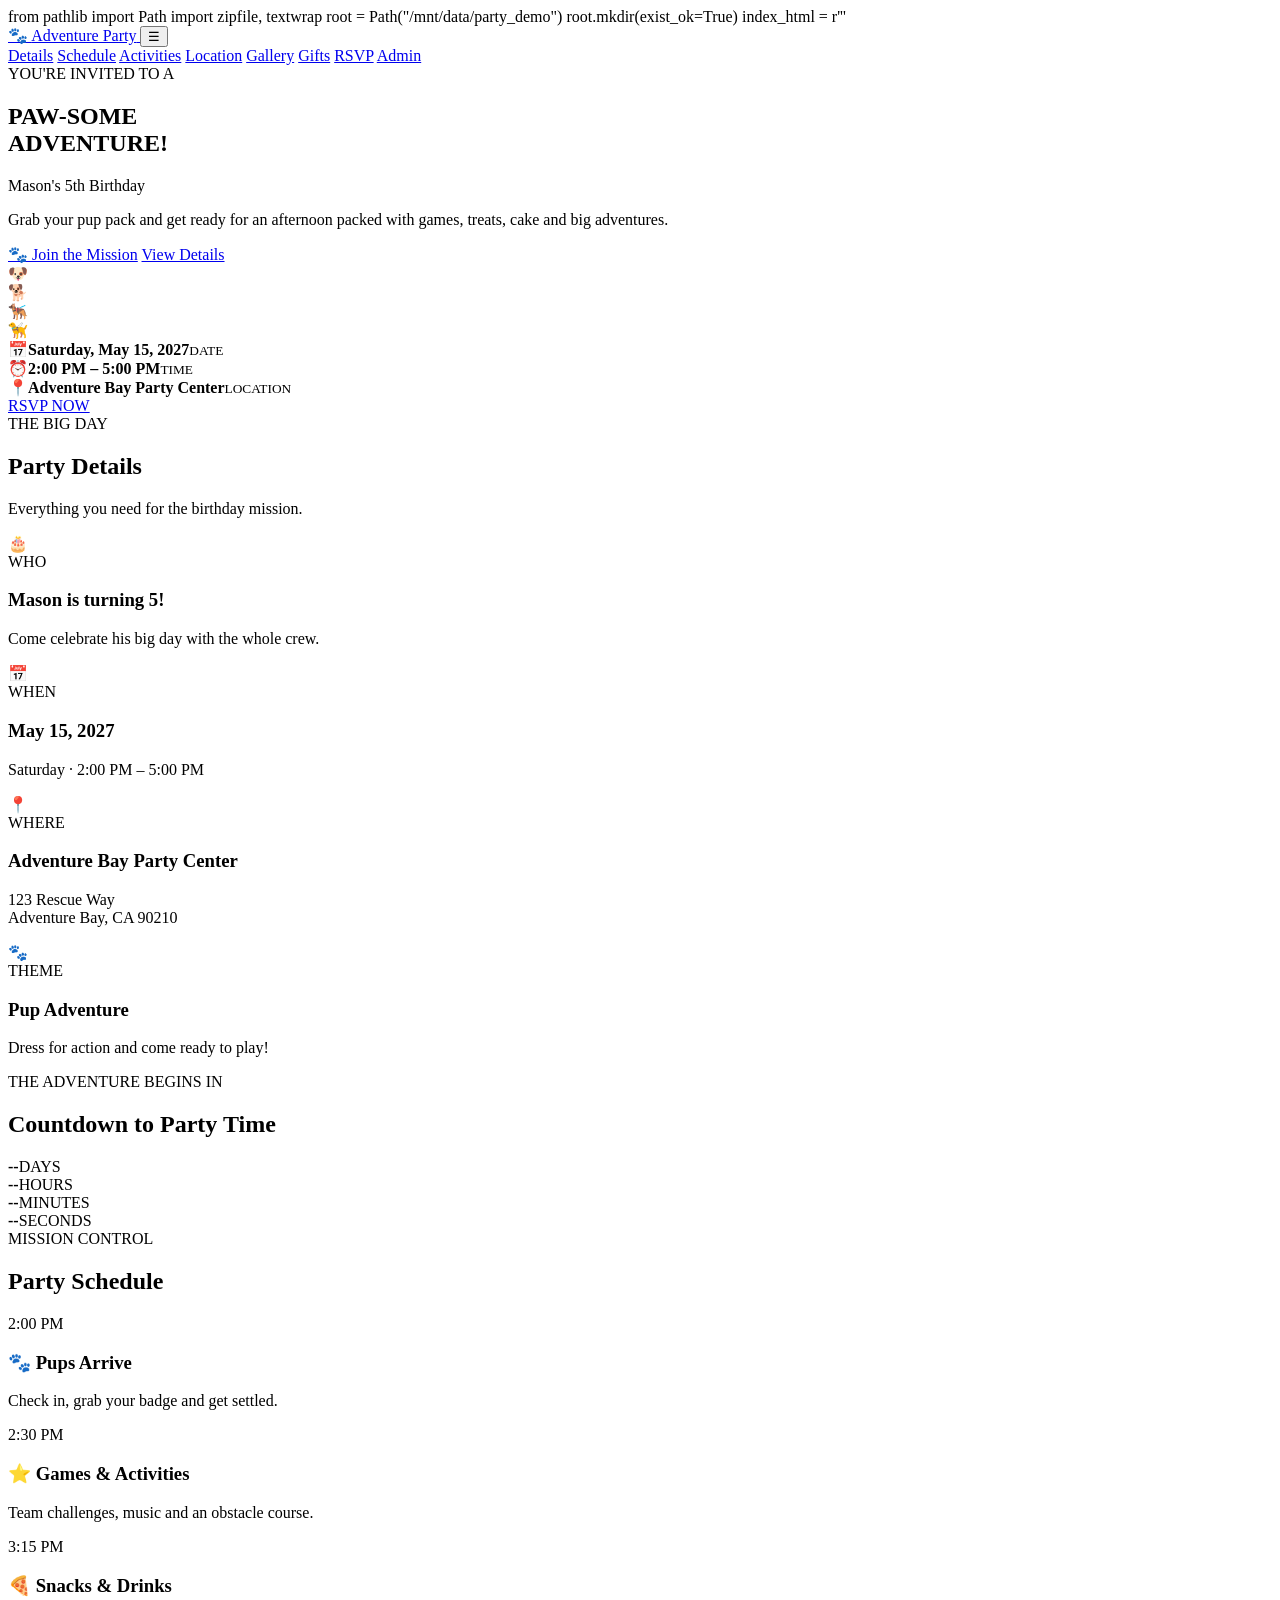
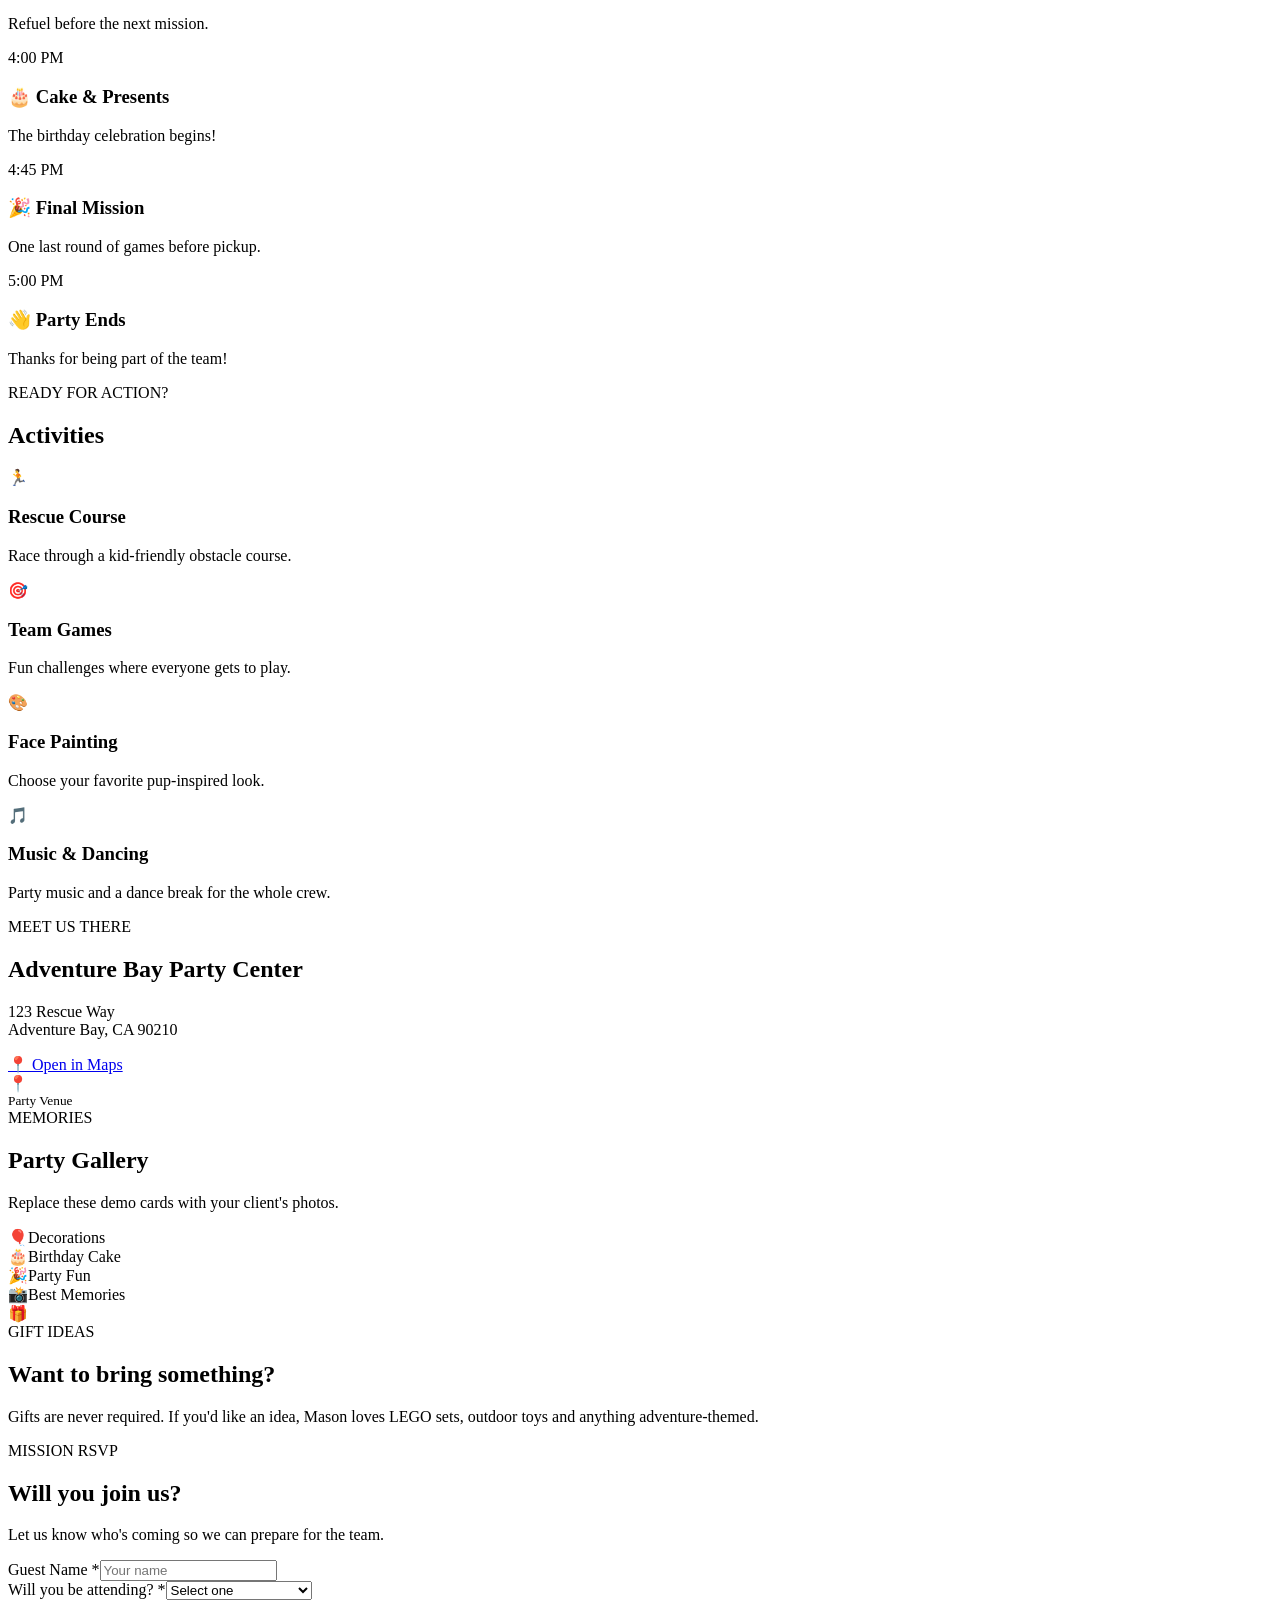
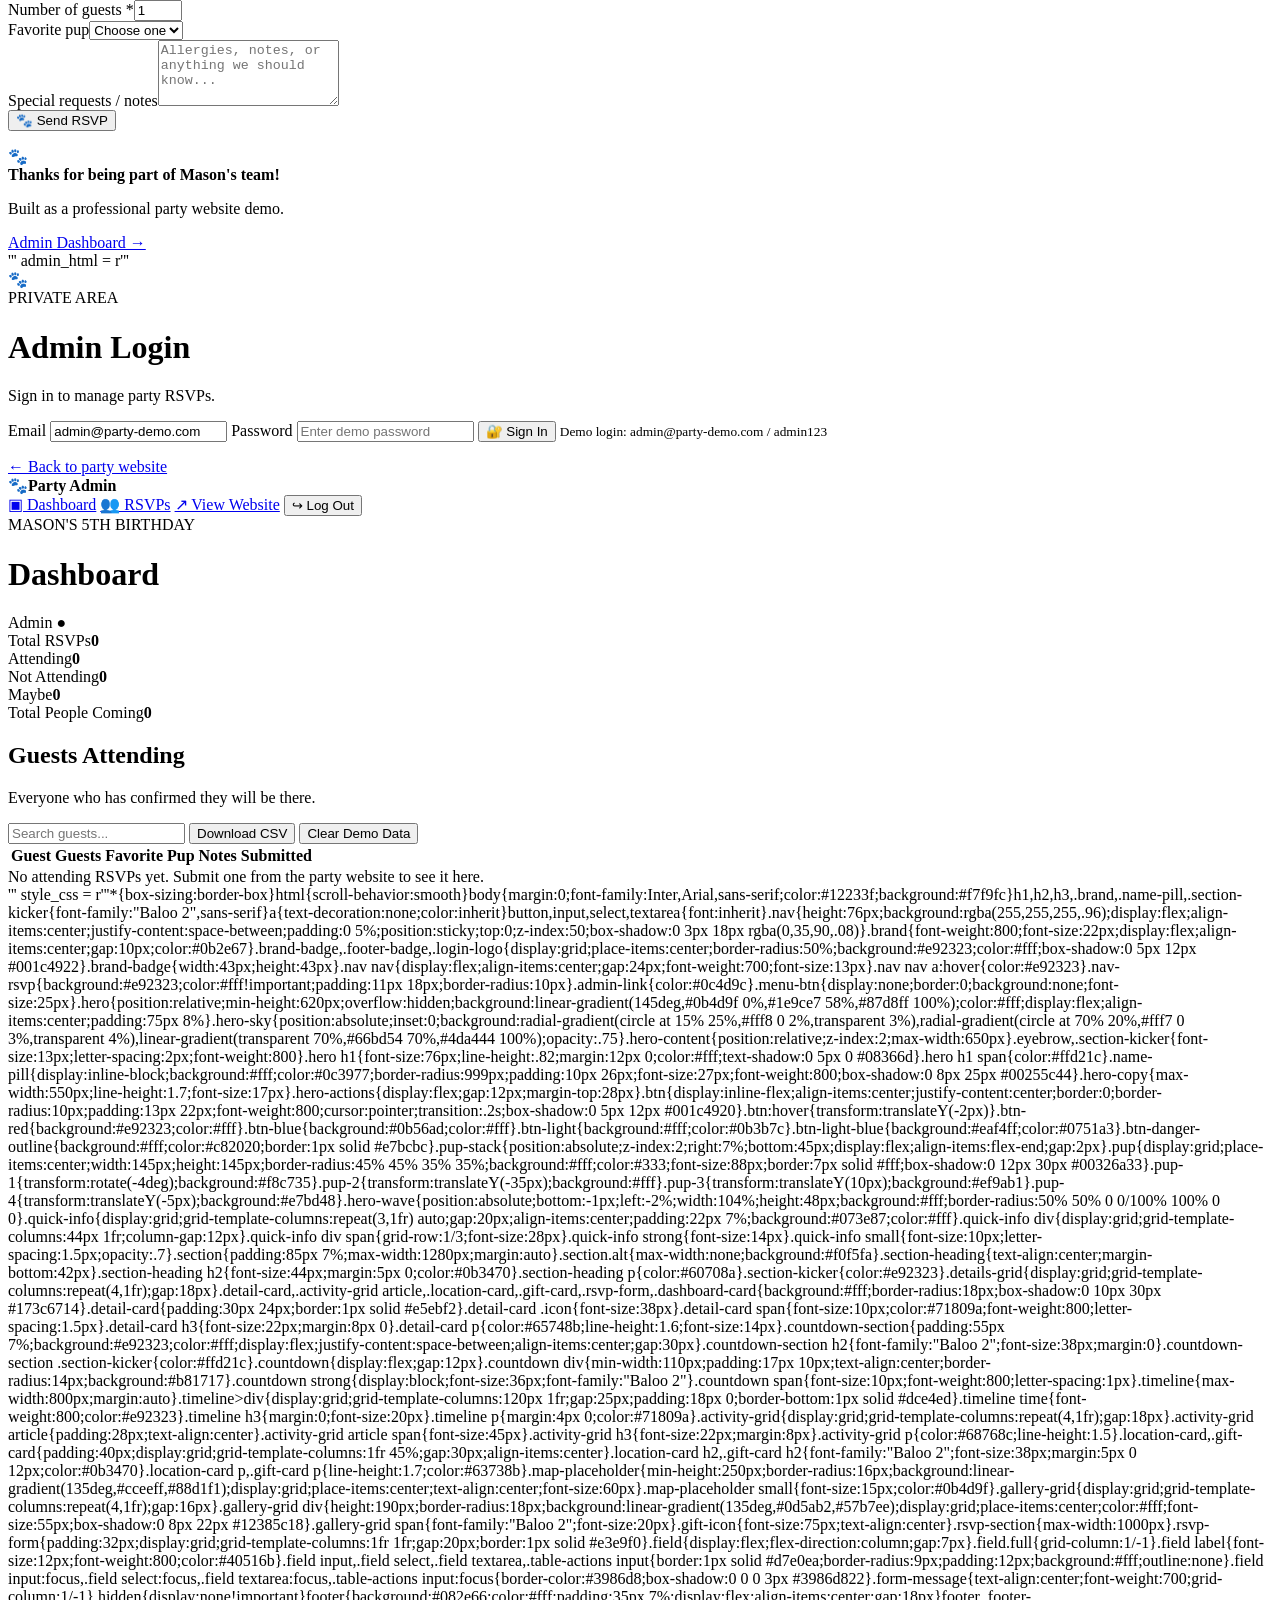
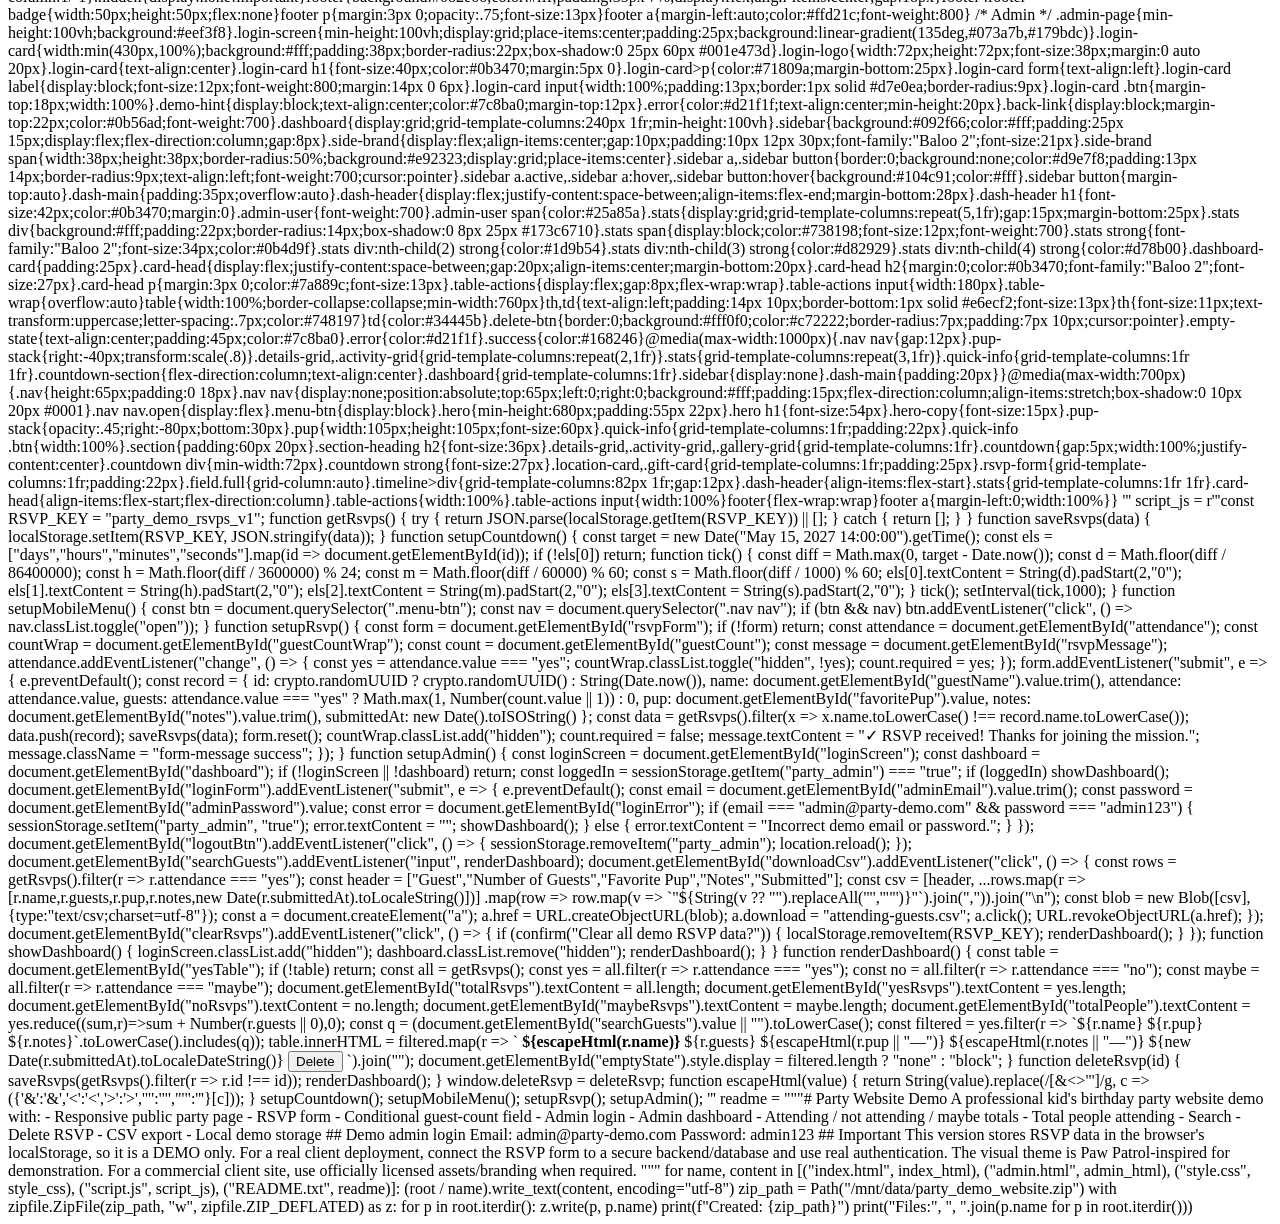
==== index.html @ 93f1c707 "Update print statement from 'Hello' to 'Goodbye'" ====
from pathlib import Path
import zipfile, textwrap

root = Path("/mnt/data/party_demo")
root.mkdir(exist_ok=True)

index_html = r'''<!DOCTYPE html>
<html lang="en">
<head>
  <meta charset="UTF-8">
  <meta name="viewport" content="width=device-width, initial-scale=1.0">
  <title>Mason's 5th Birthday | Adventure Party</title>
  <meta name="description" content="A polished kid's birthday party RSVP demo website.">
  <link rel="preconnect" href="https://fonts.googleapis.com">
  <link rel="preconnect" href="https://fonts.gstatic.com" crossorigin>
  <link href="https://fonts.googleapis.com/css2?family=Baloo+2:wght@500;600;700;800&family=Inter:wght@400;500;600;700&display=swap" rel="stylesheet">
  <link rel="stylesheet" href="style.css">
</head>
<body>
  <header class="nav">
    <a class="brand" href="#home" aria-label="Party home">
      <span class="brand-badge">🐾</span>
      <span>Adventure Party</span>
    </a>
    <button class="menu-btn" aria-label="Open menu">☰</button>
    <nav>
      <a href="#details">Details</a>
      <a href="#schedule">Schedule</a>
      <a href="#activities">Activities</a>
      <a href="#location">Location</a>
      <a href="#gallery">Gallery</a>
      <a href="#gifts">Gifts</a>
      <a href="#rsvp" class="nav-rsvp">RSVP</a>
      <a href="admin.html" class="admin-link">Admin</a>
    </nav>
  </header>

  <main>
    <section id="home" class="hero">
      <div class="hero-sky"></div>
      <div class="hero-content">
        <div class="eyebrow">YOU'RE INVITED TO A</div>
        <h1>PAW-SOME<br><span>ADVENTURE!</span></h1>
        <div class="name-pill">Mason's 5th Birthday</div>
        <p class="hero-copy">Grab your pup pack and get ready for an afternoon packed with games, treats, cake and big adventures.</p>
        <div class="hero-actions">
          <a href="#rsvp" class="btn btn-red">🐾 Join the Mission</a>
          <a href="#details" class="btn btn-light">View Details</a>
        </div>
      </div>
      <div class="pup-stack" aria-hidden="true">
        <div class="pup pup-1">🐶</div>
        <div class="pup pup-2">🐕</div>
        <div class="pup pup-3">🐕‍🦺</div>
        <div class="pup pup-4">🦮</div>
      </div>
      <div class="hero-wave"></div>
    </section>

    <section class="quick-info">
      <div><span>📅</span><strong>Saturday, May 15, 2027</strong><small>DATE</small></div>
      <div><span>⏰</span><strong>2:00 PM – 5:00 PM</strong><small>TIME</small></div>
      <div><span>📍</span><strong>Adventure Bay Party Center</strong><small>LOCATION</small></div>
      <a href="#rsvp" class="btn btn-red">RSVP NOW</a>
    </section>

    <section id="details" class="section">
      <div class="section-heading">
        <span class="section-kicker">THE BIG DAY</span>
        <h2>Party Details</h2>
        <p>Everything you need for the birthday mission.</p>
      </div>
      <div class="details-grid">
        <article class="detail-card"><div class="icon">🎂</div><span>WHO</span><h3>Mason is turning 5!</h3><p>Come celebrate his big day with the whole crew.</p></article>
        <article class="detail-card"><div class="icon">📅</div><span>WHEN</span><h3>May 15, 2027</h3><p>Saturday · 2:00 PM – 5:00 PM</p></article>
        <article class="detail-card"><div class="icon">📍</div><span>WHERE</span><h3>Adventure Bay Party Center</h3><p>123 Rescue Way<br>Adventure Bay, CA 90210</p></article>
        <article class="detail-card"><div class="icon">🐾</div><span>THEME</span><h3>Pup Adventure</h3><p>Dress for action and come ready to play!</p></article>
      </div>
    </section>

    <section class="countdown-section">
      <div>
        <span class="section-kicker">THE ADVENTURE BEGINS IN</span>
        <h2>Countdown to Party Time</h2>
      </div>
      <div id="countdown" class="countdown">
        <div><strong id="days">--</strong><span>DAYS</span></div>
        <div><strong id="hours">--</strong><span>HOURS</span></div>
        <div><strong id="minutes">--</strong><span>MINUTES</span></div>
        <div><strong id="seconds">--</strong><span>SECONDS</span></div>
      </div>
    </section>

    <section id="schedule" class="section alt">
      <div class="section-heading">
        <span class="section-kicker">MISSION CONTROL</span>
        <h2>Party Schedule</h2>
      </div>
      <div class="timeline">
        <div><time>2:00 PM</time><div><h3>🐾 Pups Arrive</h3><p>Check in, grab your badge and get settled.</p></div></div>
        <div><time>2:30 PM</time><div><h3>⭐ Games & Activities</h3><p>Team challenges, music and an obstacle course.</p></div></div>
        <div><time>3:15 PM</time><div><h3>🍕 Snacks & Drinks</h3><p>Refuel before the next mission.</p></div></div>
        <div><time>4:00 PM</time><div><h3>🎂 Cake & Presents</h3><p>The birthday celebration begins!</p></div></div>
        <div><time>4:45 PM</time><div><h3>🎉 Final Mission</h3><p>One last round of games before pickup.</p></div></div>
        <div><time>5:00 PM</time><div><h3>👋 Party Ends</h3><p>Thanks for being part of the team!</p></div></div>
      </div>
    </section>

    <section id="activities" class="section">
      <div class="section-heading">
        <span class="section-kicker">READY FOR ACTION?</span>
        <h2>Activities</h2>
      </div>
      <div class="activity-grid">
        <article><span>🏃</span><h3>Rescue Course</h3><p>Race through a kid-friendly obstacle course.</p></article>
        <article><span>🎯</span><h3>Team Games</h3><p>Fun challenges where everyone gets to play.</p></article>
        <article><span>🎨</span><h3>Face Painting</h3><p>Choose your favorite pup-inspired look.</p></article>
        <article><span>🎵</span><h3>Music & Dancing</h3><p>Party music and a dance break for the whole crew.</p></article>
      </div>
    </section>

    <section id="location" class="section alt">
      <div class="location-card">
        <div>
          <span class="section-kicker">MEET US THERE</span>
          <h2>Adventure Bay Party Center</h2>
          <p>123 Rescue Way<br>Adventure Bay, CA 90210</p>
          <a class="btn btn-blue" href="https://www.google.com/maps/search/?api=1&query=123+Rescue+Way+Adventure+Bay+CA+90210" target="_blank" rel="noopener">📍 Open in Maps</a>
        </div>
        <div class="map-placeholder">📍<br><small>Party Venue</small></div>
      </div>
    </section>

    <section id="gallery" class="section">
      <div class="section-heading">
        <span class="section-kicker">MEMORIES</span>
        <h2>Party Gallery</h2>
        <p>Replace these demo cards with your client's photos.</p>
      </div>
      <div class="gallery-grid">
        <div>🎈<span>Decorations</span></div><div>🎂<span>Birthday Cake</span></div>
        <div>🎉<span>Party Fun</span></div><div>📸<span>Best Memories</span></div>
      </div>
    </section>

    <section id="gifts" class="section alt">
      <div class="gift-card">
        <div class="gift-icon">🎁</div>
        <div><span class="section-kicker">GIFT IDEAS</span><h2>Want to bring something?</h2><p>Gifts are never required. If you'd like an idea, Mason loves LEGO sets, outdoor toys and anything adventure-themed.</p></div>
      </div>
    </section>

    <section id="rsvp" class="section rsvp-section">
      <div class="section-heading">
        <span class="section-kicker">MISSION RSVP</span>
        <h2>Will you join us?</h2>
        <p>Let us know who's coming so we can prepare for the team.</p>
      </div>
      <form id="rsvpForm" class="rsvp-form">
        <div class="field"><label for="guestName">Guest Name *</label><input id="guestName" required placeholder="Your name"></div>
        <div class="field"><label for="attendance">Will you be attending? *</label><select id="attendance" required><option value="">Select one</option><option value="yes">Yes, I'll be there!</option><option value="no">Sorry, I can't make it.</option><option value="maybe">Maybe</option></select></div>
        <div class="field hidden" id="guestCountWrap"><label for="guestCount">Number of guests *</label><input id="guestCount" type="number" min="1" max="20" value="1"></div>
        <div class="field"><label for="favoritePup">Favorite pup</label><select id="favoritePup"><option value="">Choose one</option><option>Chase</option><option>Marshall</option><option>Skye</option><option>Rubble</option><option>Rocky</option><option>Zuma</option></select></div>
        <div class="field full"><label for="notes">Special requests / notes</label><textarea id="notes" rows="4" placeholder="Allergies, notes, or anything we should know..."></textarea></div>
        <button class="btn btn-red full" type="submit">🐾 Send RSVP</button>
        <p id="rsvpMessage" class="form-message" role="status"></p>
      </form>
    </section>
  </main>

  <footer>
    <div class="footer-badge">🐾</div>
    <div><strong>Thanks for being part of Mason's team!</strong><p>Built as a professional party website demo.</p></div>
    <a href="admin.html">Admin Dashboard →</a>
  </footer>

  <script src="script.js"></script>
</body>
</html>
'''

admin_html = r'''<!DOCTYPE html>
<html lang="en">
<head>
  <meta charset="UTF-8">
  <meta name="viewport" content="width=device-width, initial-scale=1.0">
  <title>Admin Dashboard | Adventure Party</title>
  <link rel="preconnect" href="https://fonts.googleapis.com">
  <link rel="preconnect" href="https://fonts.gstatic.com" crossorigin>
  <link href="https://fonts.googleapis.com/css2?family=Baloo+2:wght@500;600;700;800&family=Inter:wght@400;500;600;700&display=swap" rel="stylesheet">
  <link rel="stylesheet" href="style.css">
</head>
<body class="admin-page">
  <div id="loginScreen" class="login-screen">
    <div class="login-card">
      <div class="login-logo">🐾</div>
      <span class="section-kicker">PRIVATE AREA</span>
      <h1>Admin Login</h1>
      <p>Sign in to manage party RSVPs.</p>
      <form id="loginForm">
        <label>Email</label>
        <input id="adminEmail" type="email" value="admin@party-demo.com" required>
        <label>Password</label>
        <input id="adminPassword" type="password" placeholder="Enter demo password" required>
        <button class="btn btn-blue full" type="submit">🔐 Sign In</button>
        <small class="demo-hint">Demo login: admin@party-demo.com / admin123</small>
        <p id="loginError" class="error"></p>
      </form>
      <a class="back-link" href="index.html">← Back to party website</a>
    </div>
  </div>

  <div id="dashboard" class="dashboard hidden">
    <aside class="sidebar">
      <div class="side-brand"><span>🐾</span><strong>Party Admin</strong></div>
      <a class="active" href="#dashboardTop">▣ Dashboard</a>
      <a href="#guestTable">👥 RSVPs</a>
      <a href="index.html">↗ View Website</a>
      <button id="logoutBtn">↪ Log Out</button>
    </aside>
    <main class="dash-main">
      <header class="dash-header">
        <div><span class="section-kicker">MASON'S 5TH BIRTHDAY</span><h1 id="dashboardTop">Dashboard</h1></div>
        <div class="admin-user">Admin <span>●</span></div>
      </header>

      <section class="stats">
        <div><span>Total RSVPs</span><strong id="totalRsvps">0</strong></div>
        <div><span>Attending</span><strong id="yesRsvps">0</strong></div>
        <div><span>Not Attending</span><strong id="noRsvps">0</strong></div>
        <div><span>Maybe</span><strong id="maybeRsvps">0</strong></div>
        <div><span>Total People Coming</span><strong id="totalPeople">0</strong></div>
      </section>

      <section class="dashboard-card" id="guestTable">
        <div class="card-head">
          <div><h2>Guests Attending</h2><p>Everyone who has confirmed they will be there.</p></div>
          <div class="table-actions">
            <input id="searchGuests" placeholder="Search guests...">
            <button id="downloadCsv" class="btn btn-light-blue">Download CSV</button>
            <button id="clearRsvps" class="btn btn-danger-outline">Clear Demo Data</button>
          </div>
        </div>
        <div class="table-wrap">
          <table>
            <thead><tr><th>Guest</th><th>Guests</th><th>Favorite Pup</th><th>Notes</th><th>Submitted</th><th></th></tr></thead>
            <tbody id="yesTable"></tbody>
          </table>
          <div id="emptyState" class="empty-state">No attending RSVPs yet. Submit one from the party website to see it here.</div>
        </div>
      </section>
    </main>
  </div>
  <script src="script.js"></script>
</body>
</html>
'''

style_css = r'''*{box-sizing:border-box}html{scroll-behavior:smooth}body{margin:0;font-family:Inter,Arial,sans-serif;color:#12233f;background:#f7f9fc}h1,h2,h3,.brand,.name-pill,.section-kicker{font-family:"Baloo 2",sans-serif}a{text-decoration:none;color:inherit}button,input,select,textarea{font:inherit}.nav{height:76px;background:rgba(255,255,255,.96);display:flex;align-items:center;justify-content:space-between;padding:0 5%;position:sticky;top:0;z-index:50;box-shadow:0 3px 18px rgba(0,35,90,.08)}.brand{font-weight:800;font-size:22px;display:flex;align-items:center;gap:10px;color:#0b2e67}.brand-badge,.footer-badge,.login-logo{display:grid;place-items:center;border-radius:50%;background:#e92323;color:#fff;box-shadow:0 5px 12px #001c4922}.brand-badge{width:43px;height:43px}.nav nav{display:flex;align-items:center;gap:24px;font-weight:700;font-size:13px}.nav nav a:hover{color:#e92323}.nav-rsvp{background:#e92323;color:#fff!important;padding:11px 18px;border-radius:10px}.admin-link{color:#0c4d9c}.menu-btn{display:none;border:0;background:none;font-size:25px}.hero{position:relative;min-height:620px;overflow:hidden;background:linear-gradient(145deg,#0b4d9f 0%,#1e9ce7 58%,#87d8ff 100%);color:#fff;display:flex;align-items:center;padding:75px 8%}.hero-sky{position:absolute;inset:0;background:radial-gradient(circle at 15% 25%,#fff8 0 2%,transparent 3%),radial-gradient(circle at 70% 20%,#fff7 0 3%,transparent 4%),linear-gradient(transparent 70%,#66bd54 70%,#4da444 100%);opacity:.75}.hero-content{position:relative;z-index:2;max-width:650px}.eyebrow,.section-kicker{font-size:13px;letter-spacing:2px;font-weight:800}.hero h1{font-size:76px;line-height:.82;margin:12px 0;color:#fff;text-shadow:0 5px 0 #08366d}.hero h1 span{color:#ffd21c}.name-pill{display:inline-block;background:#fff;color:#0c3977;border-radius:999px;padding:10px 26px;font-size:27px;font-weight:800;box-shadow:0 8px 25px #00255c44}.hero-copy{max-width:550px;line-height:1.7;font-size:17px}.hero-actions{display:flex;gap:12px;margin-top:28px}.btn{display:inline-flex;align-items:center;justify-content:center;border:0;border-radius:10px;padding:13px 22px;font-weight:800;cursor:pointer;transition:.2s;box-shadow:0 5px 12px #001c4920}.btn:hover{transform:translateY(-2px)}.btn-red{background:#e92323;color:#fff}.btn-blue{background:#0b56ad;color:#fff}.btn-light{background:#fff;color:#0b3b7c}.btn-light-blue{background:#eaf4ff;color:#0751a3}.btn-danger-outline{background:#fff;color:#c82020;border:1px solid #e7bcbc}.pup-stack{position:absolute;z-index:2;right:7%;bottom:45px;display:flex;align-items:flex-end;gap:2px}.pup{display:grid;place-items:center;width:145px;height:145px;border-radius:45% 45% 35% 35%;background:#fff;color:#333;font-size:88px;border:7px solid #fff;box-shadow:0 12px 30px #00326a33}.pup-1{transform:rotate(-4deg);background:#f8c735}.pup-2{transform:translateY(-35px);background:#fff}.pup-3{transform:translateY(10px);background:#ef9ab1}.pup-4{transform:translateY(-5px);background:#e7bd48}.hero-wave{position:absolute;bottom:-1px;left:-2%;width:104%;height:48px;background:#fff;border-radius:50% 50% 0 0/100% 100% 0 0}.quick-info{display:grid;grid-template-columns:repeat(3,1fr) auto;gap:20px;align-items:center;padding:22px 7%;background:#073e87;color:#fff}.quick-info div{display:grid;grid-template-columns:44px 1fr;column-gap:12px}.quick-info div span{grid-row:1/3;font-size:28px}.quick-info strong{font-size:14px}.quick-info small{font-size:10px;letter-spacing:1.5px;opacity:.7}.section{padding:85px 7%;max-width:1280px;margin:auto}.section.alt{max-width:none;background:#f0f5fa}.section-heading{text-align:center;margin-bottom:42px}.section-heading h2{font-size:44px;margin:5px 0;color:#0b3470}.section-heading p{color:#60708a}.section-kicker{color:#e92323}.details-grid{display:grid;grid-template-columns:repeat(4,1fr);gap:18px}.detail-card,.activity-grid article,.location-card,.gift-card,.rsvp-form,.dashboard-card{background:#fff;border-radius:18px;box-shadow:0 10px 30px #173c6714}.detail-card{padding:30px 24px;border:1px solid #e5ebf2}.detail-card .icon{font-size:38px}.detail-card span{font-size:10px;color:#71809a;font-weight:800;letter-spacing:1.5px}.detail-card h3{font-size:22px;margin:8px 0}.detail-card p{color:#65748b;line-height:1.6;font-size:14px}.countdown-section{padding:55px 7%;background:#e92323;color:#fff;display:flex;justify-content:space-between;align-items:center;gap:30px}.countdown-section h2{font-family:"Baloo 2";font-size:38px;margin:0}.countdown-section .section-kicker{color:#ffd21c}.countdown{display:flex;gap:12px}.countdown div{min-width:110px;padding:17px 10px;text-align:center;border-radius:14px;background:#b81717}.countdown strong{display:block;font-size:36px;font-family:"Baloo 2"}.countdown span{font-size:10px;font-weight:800;letter-spacing:1px}.timeline{max-width:800px;margin:auto}.timeline>div{display:grid;grid-template-columns:120px 1fr;gap:25px;padding:18px 0;border-bottom:1px solid #dce4ed}.timeline time{font-weight:800;color:#e92323}.timeline h3{margin:0;font-size:20px}.timeline p{margin:4px 0;color:#71809a}.activity-grid{display:grid;grid-template-columns:repeat(4,1fr);gap:18px}.activity-grid article{padding:28px;text-align:center}.activity-grid article span{font-size:45px}.activity-grid h3{font-size:22px;margin:8px}.activity-grid p{color:#68768c;line-height:1.5}.location-card,.gift-card{padding:40px;display:grid;grid-template-columns:1fr 45%;gap:30px;align-items:center}.location-card h2,.gift-card h2{font-family:"Baloo 2";font-size:38px;margin:5px 0 12px;color:#0b3470}.location-card p,.gift-card p{line-height:1.7;color:#63738b}.map-placeholder{min-height:250px;border-radius:16px;background:linear-gradient(135deg,#cceeff,#88d1f1);display:grid;place-items:center;text-align:center;font-size:60px}.map-placeholder small{font-size:15px;color:#0b4d9f}.gallery-grid{display:grid;grid-template-columns:repeat(4,1fr);gap:16px}.gallery-grid div{height:190px;border-radius:18px;background:linear-gradient(135deg,#0d5ab2,#57b7ee);display:grid;place-items:center;color:#fff;font-size:55px;box-shadow:0 8px 22px #12385c18}.gallery-grid span{font-family:"Baloo 2";font-size:20px}.gift-icon{font-size:75px;text-align:center}.rsvp-section{max-width:1000px}.rsvp-form{padding:32px;display:grid;grid-template-columns:1fr 1fr;gap:20px;border:1px solid #e3e9f0}.field{display:flex;flex-direction:column;gap:7px}.field.full{grid-column:1/-1}.field label{font-size:12px;font-weight:800;color:#40516b}.field input,.field select,.field textarea,.table-actions input{border:1px solid #d7e0ea;border-radius:9px;padding:12px;background:#fff;outline:none}.field input:focus,.field select:focus,.field textarea:focus,.table-actions input:focus{border-color:#3986d8;box-shadow:0 0 0 3px #3986d822}.form-message{text-align:center;font-weight:700;grid-column:1/-1}.hidden{display:none!important}footer{background:#082e66;color:#fff;padding:35px 7%;display:flex;align-items:center;gap:18px}footer .footer-badge{width:50px;height:50px;flex:none}footer p{margin:3px 0;opacity:.75;font-size:13px}footer a{margin-left:auto;color:#ffd21c;font-weight:800}

/* Admin */
.admin-page{min-height:100vh;background:#eef3f8}.login-screen{min-height:100vh;display:grid;place-items:center;padding:25px;background:linear-gradient(135deg,#073a7b,#179bdc)}.login-card{width:min(430px,100%);background:#fff;padding:38px;border-radius:22px;box-shadow:0 25px 60px #001e473d}.login-logo{width:72px;height:72px;font-size:38px;margin:0 auto 20px}.login-card{text-align:center}.login-card h1{font-size:40px;color:#0b3470;margin:5px 0}.login-card>p{color:#71809a;margin-bottom:25px}.login-card form{text-align:left}.login-card label{display:block;font-size:12px;font-weight:800;margin:14px 0 6px}.login-card input{width:100%;padding:13px;border:1px solid #d7e0ea;border-radius:9px}.login-card .btn{margin-top:18px;width:100%}.demo-hint{display:block;text-align:center;color:#7c8ba0;margin-top:12px}.error{color:#d21f1f;text-align:center;min-height:20px}.back-link{display:block;margin-top:22px;color:#0b56ad;font-weight:700}.dashboard{display:grid;grid-template-columns:240px 1fr;min-height:100vh}.sidebar{background:#092f66;color:#fff;padding:25px 15px;display:flex;flex-direction:column;gap:8px}.side-brand{display:flex;align-items:center;gap:10px;padding:10px 12px 30px;font-family:"Baloo 2";font-size:21px}.side-brand span{width:38px;height:38px;border-radius:50%;background:#e92323;display:grid;place-items:center}.sidebar a,.sidebar button{border:0;background:none;color:#d9e7f8;padding:13px 14px;border-radius:9px;text-align:left;font-weight:700;cursor:pointer}.sidebar a.active,.sidebar a:hover,.sidebar button:hover{background:#104c91;color:#fff}.sidebar button{margin-top:auto}.dash-main{padding:35px;overflow:auto}.dash-header{display:flex;justify-content:space-between;align-items:flex-end;margin-bottom:28px}.dash-header h1{font-size:42px;color:#0b3470;margin:0}.admin-user{font-weight:700}.admin-user span{color:#25a85a}.stats{display:grid;grid-template-columns:repeat(5,1fr);gap:15px;margin-bottom:25px}.stats div{background:#fff;padding:22px;border-radius:14px;box-shadow:0 8px 25px #173c6710}.stats span{display:block;color:#738198;font-size:12px;font-weight:700}.stats strong{font-family:"Baloo 2";font-size:34px;color:#0b4d9f}.stats div:nth-child(2) strong{color:#1d9b54}.stats div:nth-child(3) strong{color:#d82929}.stats div:nth-child(4) strong{color:#d78b00}.dashboard-card{padding:25px}.card-head{display:flex;justify-content:space-between;gap:20px;align-items:center;margin-bottom:20px}.card-head h2{margin:0;color:#0b3470;font-family:"Baloo 2";font-size:27px}.card-head p{margin:3px 0;color:#7a889c;font-size:13px}.table-actions{display:flex;gap:8px;flex-wrap:wrap}.table-actions input{width:180px}.table-wrap{overflow:auto}table{width:100%;border-collapse:collapse;min-width:760px}th,td{text-align:left;padding:14px 10px;border-bottom:1px solid #e6ecf2;font-size:13px}th{font-size:11px;text-transform:uppercase;letter-spacing:.7px;color:#748197}td{color:#34445b}.delete-btn{border:0;background:#fff0f0;color:#c72222;border-radius:7px;padding:7px 10px;cursor:pointer}.empty-state{text-align:center;padding:45px;color:#7c8ba0}.error{color:#d21f1f}.success{color:#168246}@media(max-width:1000px){.nav nav{gap:12px}.pup-stack{right:-40px;transform:scale(.8)}.details-grid,.activity-grid{grid-template-columns:repeat(2,1fr)}.stats{grid-template-columns:repeat(3,1fr)}.quick-info{grid-template-columns:1fr 1fr}.countdown-section{flex-direction:column;text-align:center}.dashboard{grid-template-columns:1fr}.sidebar{display:none}.dash-main{padding:20px}}@media(max-width:700px){.nav{height:65px;padding:0 18px}.nav nav{display:none;position:absolute;top:65px;left:0;right:0;background:#fff;padding:15px;flex-direction:column;align-items:stretch;box-shadow:0 10px 20px #0001}.nav nav.open{display:flex}.menu-btn{display:block}.hero{min-height:680px;padding:55px 22px}.hero h1{font-size:54px}.hero-copy{font-size:15px}.pup-stack{opacity:.45;right:-80px;bottom:30px}.pup{width:105px;height:105px;font-size:60px}.quick-info{grid-template-columns:1fr;padding:22px}.quick-info .btn{width:100%}.section{padding:60px 20px}.section-heading h2{font-size:36px}.details-grid,.activity-grid,.gallery-grid{grid-template-columns:1fr}.countdown{gap:5px;width:100%;justify-content:center}.countdown div{min-width:72px}.countdown strong{font-size:27px}.location-card,.gift-card{grid-template-columns:1fr;padding:25px}.rsvp-form{grid-template-columns:1fr;padding:22px}.field.full{grid-column:auto}.timeline>div{grid-template-columns:82px 1fr;gap:12px}.dash-header{align-items:flex-start}.stats{grid-template-columns:1fr 1fr}.card-head{align-items:flex-start;flex-direction:column}.table-actions{width:100%}.table-actions input{width:100%}footer{flex-wrap:wrap}footer a{margin-left:0;width:100%}}
'''

script_js = r'''const RSVP_KEY = "party_demo_rsvps_v1";

function getRsvps() {
  try { return JSON.parse(localStorage.getItem(RSVP_KEY)) || []; }
  catch { return []; }
}
function saveRsvps(data) { localStorage.setItem(RSVP_KEY, JSON.stringify(data)); }

function setupCountdown() {
  const target = new Date("May 15, 2027 14:00:00").getTime();
  const els = ["days","hours","minutes","seconds"].map(id => document.getElementById(id));
  if (!els[0]) return;
  function tick() {
    const diff = Math.max(0, target - Date.now());
    const d = Math.floor(diff / 86400000);
    const h = Math.floor(diff / 3600000) % 24;
    const m = Math.floor(diff / 60000) % 60;
    const s = Math.floor(diff / 1000) % 60;
    els[0].textContent = String(d).padStart(2,"0");
    els[1].textContent = String(h).padStart(2,"0");
    els[2].textContent = String(m).padStart(2,"0");
    els[3].textContent = String(s).padStart(2,"0");
  }
  tick(); setInterval(tick,1000);
}

function setupMobileMenu() {
  const btn = document.querySelector(".menu-btn");
  const nav = document.querySelector(".nav nav");
  if (btn && nav) btn.addEventListener("click", () => nav.classList.toggle("open"));
}

function setupRsvp() {
  const form = document.getElementById("rsvpForm");
  if (!form) return;
  const attendance = document.getElementById("attendance");
  const countWrap = document.getElementById("guestCountWrap");
  const count = document.getElementById("guestCount");
  const message = document.getElementById("rsvpMessage");

  attendance.addEventListener("change", () => {
    const yes = attendance.value === "yes";
    countWrap.classList.toggle("hidden", !yes);
    count.required = yes;
  });

  form.addEventListener("submit", e => {
    e.preventDefault();
    const record = {
      id: crypto.randomUUID ? crypto.randomUUID() : String(Date.now()),
      name: document.getElementById("guestName").value.trim(),
      attendance: attendance.value,
      guests: attendance.value === "yes" ? Math.max(1, Number(count.value || 1)) : 0,
      pup: document.getElementById("favoritePup").value,
      notes: document.getElementById("notes").value.trim(),
      submittedAt: new Date().toISOString()
    };
    const data = getRsvps().filter(x => x.name.toLowerCase() !== record.name.toLowerCase());
    data.push(record);
    saveRsvps(data);
    form.reset();
    countWrap.classList.add("hidden");
    count.required = false;
    message.textContent = "✓ RSVP received! Thanks for joining the mission.";
    message.className = "form-message success";
  });
}

function setupAdmin() {
  const loginScreen = document.getElementById("loginScreen");
  const dashboard = document.getElementById("dashboard");
  if (!loginScreen || !dashboard) return;

  const loggedIn = sessionStorage.getItem("party_admin") === "true";
  if (loggedIn) showDashboard();

  document.getElementById("loginForm").addEventListener("submit", e => {
    e.preventDefault();
    const email = document.getElementById("adminEmail").value.trim();
    const password = document.getElementById("adminPassword").value;
    const error = document.getElementById("loginError");
    if (email === "admin@party-demo.com" && password === "admin123") {
      sessionStorage.setItem("party_admin", "true");
      error.textContent = "";
      showDashboard();
    } else {
      error.textContent = "Incorrect demo email or password.";
    }
  });

  document.getElementById("logoutBtn").addEventListener("click", () => {
    sessionStorage.removeItem("party_admin");
    location.reload();
  });

  document.getElementById("searchGuests").addEventListener("input", renderDashboard);

  document.getElementById("downloadCsv").addEventListener("click", () => {
    const rows = getRsvps().filter(r => r.attendance === "yes");
    const header = ["Guest","Number of Guests","Favorite Pup","Notes","Submitted"];
    const csv = [header, ...rows.map(r => [r.name,r.guests,r.pup,r.notes,new Date(r.submittedAt).toLocaleString()])]
      .map(row => row.map(v => `"${String(v ?? "").replaceAll('"','""')}"`).join(",")).join("\n");
    const blob = new Blob([csv], {type:"text/csv;charset=utf-8"});
    const a = document.createElement("a");
    a.href = URL.createObjectURL(blob);
    a.download = "attending-guests.csv";
    a.click();
    URL.revokeObjectURL(a.href);
  });

  document.getElementById("clearRsvps").addEventListener("click", () => {
    if (confirm("Clear all demo RSVP data?")) {
      localStorage.removeItem(RSVP_KEY);
      renderDashboard();
    }
  });

  function showDashboard() {
    loginScreen.classList.add("hidden");
    dashboard.classList.remove("hidden");
    renderDashboard();
  }
}

function renderDashboard() {
  const table = document.getElementById("yesTable");
  if (!table) return;
  const all = getRsvps();
  const yes = all.filter(r => r.attendance === "yes");
  const no = all.filter(r => r.attendance === "no");
  const maybe = all.filter(r => r.attendance === "maybe");
  document.getElementById("totalRsvps").textContent = all.length;
  document.getElementById("yesRsvps").textContent = yes.length;
  document.getElementById("noRsvps").textContent = no.length;
  document.getElementById("maybeRsvps").textContent = maybe.length;
  document.getElementById("totalPeople").textContent = yes.reduce((sum,r)=>sum + Number(r.guests || 0),0);

  const q = (document.getElementById("searchGuests").value || "").toLowerCase();
  const filtered = yes.filter(r => `${r.name} ${r.pup} ${r.notes}`.toLowerCase().includes(q));
  table.innerHTML = filtered.map(r => `
    <tr>
      <td><strong>${escapeHtml(r.name)}</strong></td>
      <td>${r.guests}</td>
      <td>${escapeHtml(r.pup || "—")}</td>
      <td>${escapeHtml(r.notes || "—")}</td>
      <td>${new Date(r.submittedAt).toLocaleDateString()}</td>
      <td><button class="delete-btn" onclick="deleteRsvp('${r.id}')">Delete</button></td>
    </tr>`).join("");
  document.getElementById("emptyState").style.display = filtered.length ? "none" : "block";
}

function deleteRsvp(id) {
  saveRsvps(getRsvps().filter(r => r.id !== id));
  renderDashboard();
}
window.deleteRsvp = deleteRsvp;

function escapeHtml(value) {
  return String(value).replace(/[&<>"']/g, c => ({'&':'&amp;','<':'&lt;','>':'&gt;','"':'&quot;',"'":'&#039;'}[c]));
}

setupCountdown();
setupMobileMenu();
setupRsvp();
setupAdmin();
'''

readme = """# Party Website Demo

A professional kid's birthday party website demo with:
- Responsive public party page
- RSVP form
- Conditional guest-count field
- Admin login
- Admin dashboard
- Attending / not attending / maybe totals
- Total people attending
- Search
- Delete RSVP
- CSV export
- Local demo storage

## Demo admin login
Email: admin@party-demo.com
Password: admin123

## Important
This version stores RSVP data in the browser's localStorage, so it is a DEMO only.
For a real client deployment, connect the RSVP form to a secure backend/database and use real authentication.

The visual theme is Paw Patrol-inspired for demonstration. For a commercial client site, use officially licensed assets/branding when required.
"""

for name, content in [("index.html", index_html), ("admin.html", admin_html), ("style.css", style_css), ("script.js", script_js), ("README.txt", readme)]:
    (root / name).write_text(content, encoding="utf-8")

zip_path = Path("/mnt/data/party_demo_website.zip")
with zipfile.ZipFile(zip_path, "w", zipfile.ZIP_DEFLATED) as z:
    for p in root.iterdir():
        z.write(p, p.name)

print(f"Created: {zip_path}")
print("Files:", ", ".join(p.name for p in root.iterdir()))
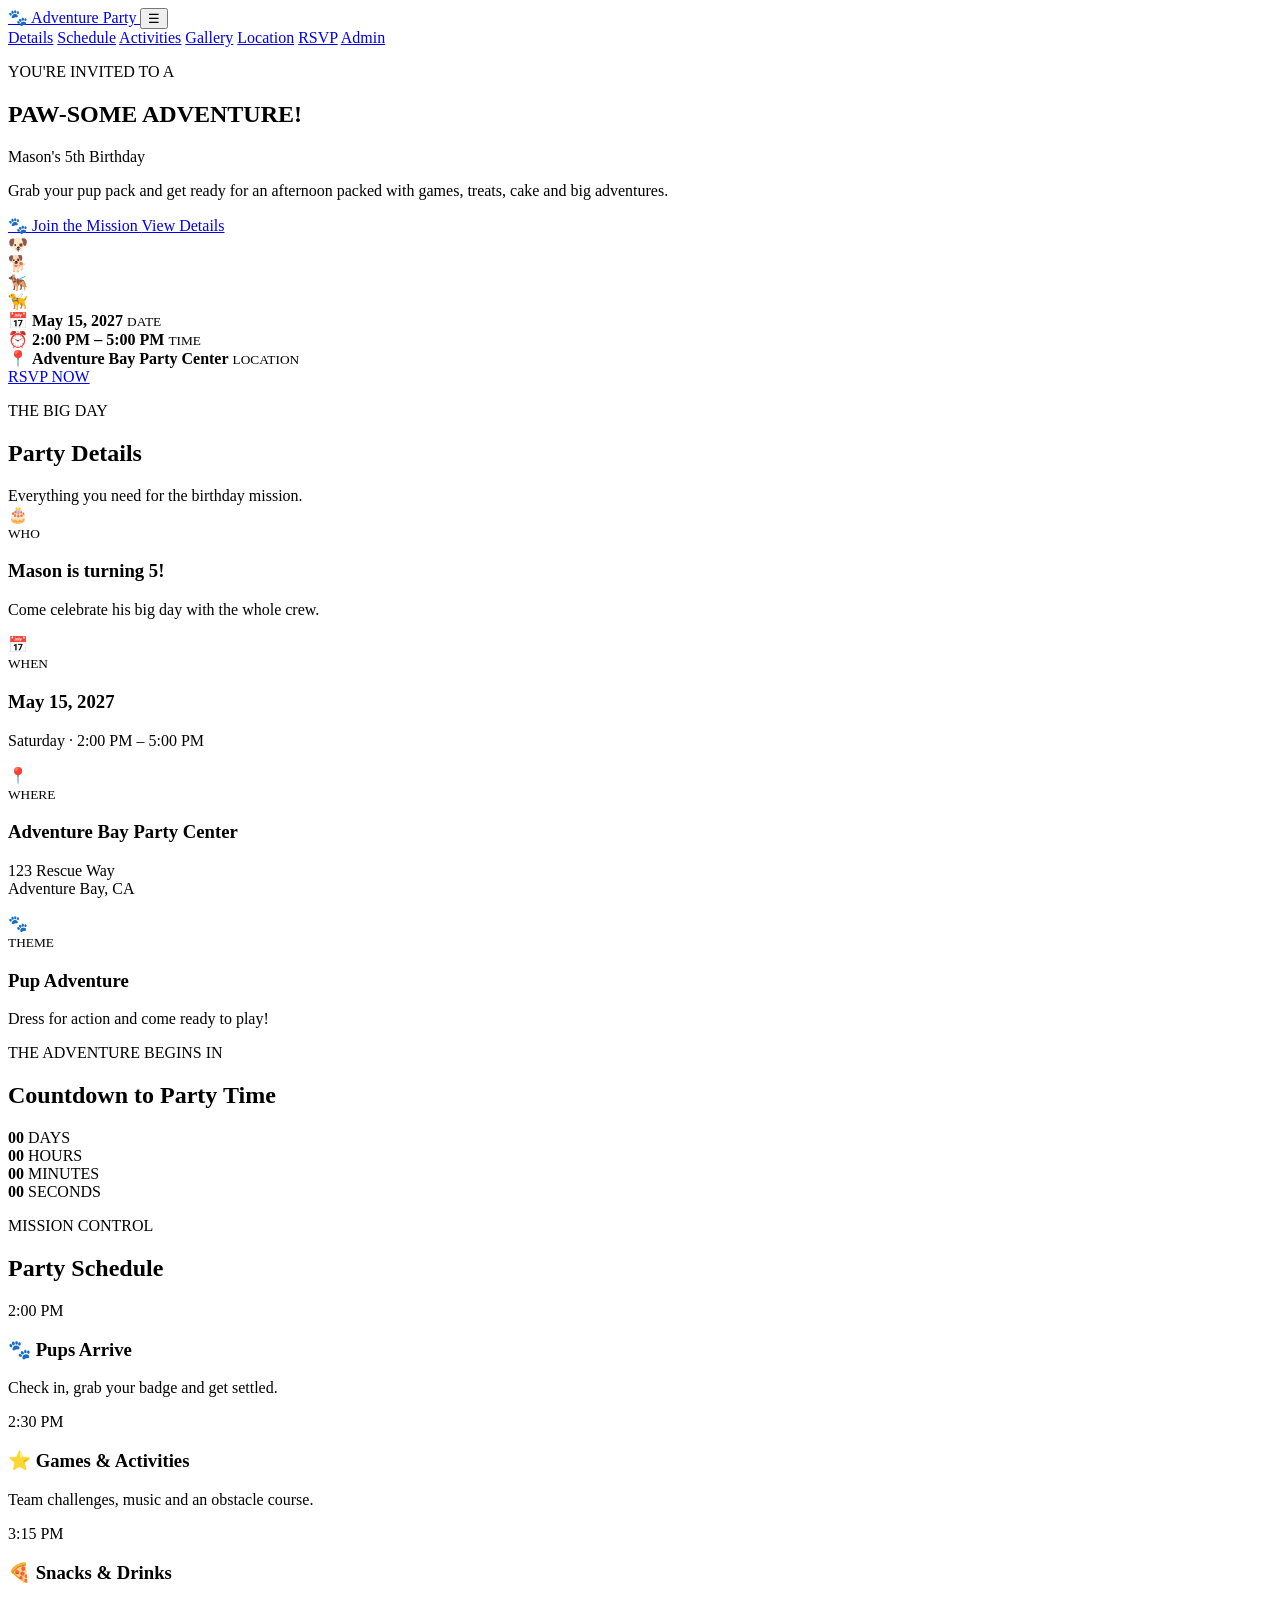
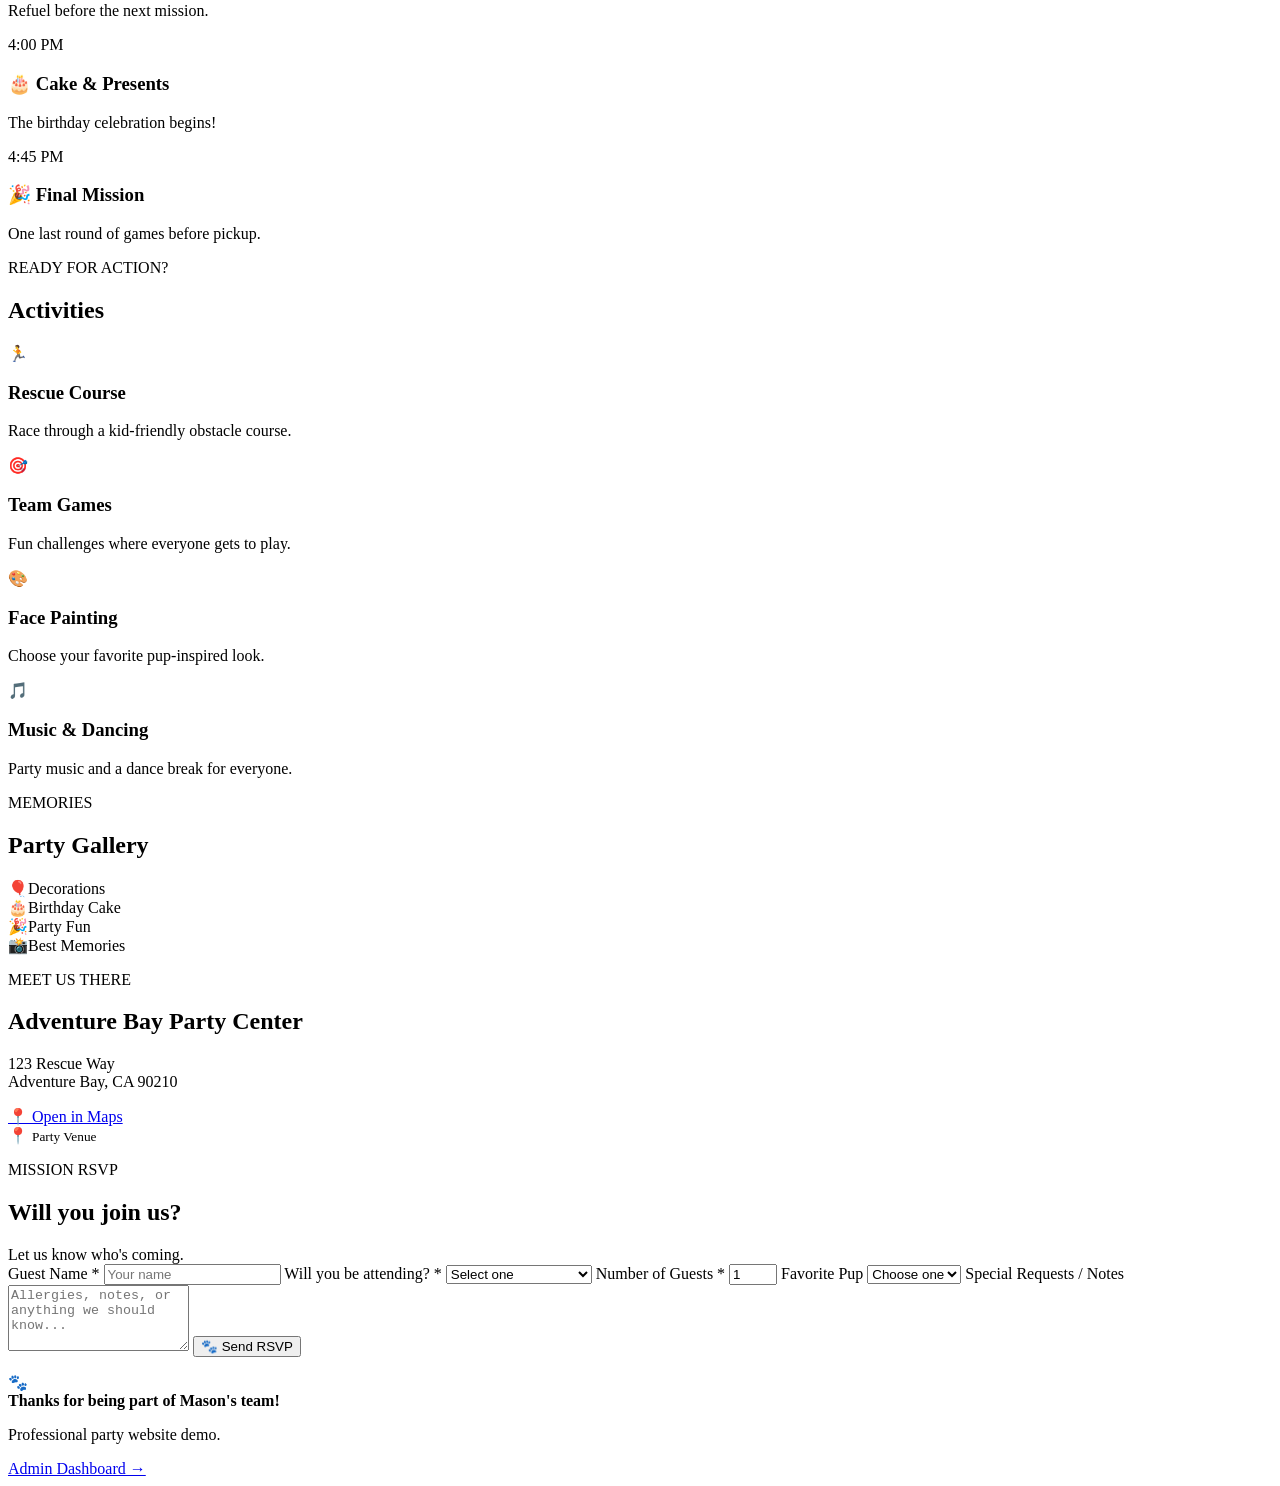
==== commit be341a71: "Add initial HTML for birthday party website Initial HTML structure for Mason's 5th birthday party we" ====
--- a/index.html
+++ b/index.html
@@ -1,467 +1,401 @@
-from pathlib import Path
-import zipfile, textwrap
-
-root = Path("/mnt/data/party_demo")
-root.mkdir(exist_ok=True)
-
-index_html = r'''<!DOCTYPE html>
+<!DOCTYPE html>
 <html lang="en">
 <head>
   <meta charset="UTF-8">
   <meta name="viewport" content="width=device-width, initial-scale=1.0">
   <title>Mason's 5th Birthday | Adventure Party</title>
-  <meta name="description" content="A polished kid's birthday party RSVP demo website.">
+
   <link rel="preconnect" href="https://fonts.googleapis.com">
   <link rel="preconnect" href="https://fonts.gstatic.com" crossorigin>
   <link href="https://fonts.googleapis.com/css2?family=Baloo+2:wght@500;600;700;800&family=Inter:wght@400;500;600;700&display=swap" rel="stylesheet">
+
   <link rel="stylesheet" href="style.css">
 </head>
+
 <body>
-  <header class="nav">
-    <a class="brand" href="#home" aria-label="Party home">
-      <span class="brand-badge">🐾</span>
-      <span>Adventure Party</span>
-    </a>
-    <button class="menu-btn" aria-label="Open menu">☰</button>
-    <nav>
-      <a href="#details">Details</a>
-      <a href="#schedule">Schedule</a>
-      <a href="#activities">Activities</a>
-      <a href="#location">Location</a>
-      <a href="#gallery">Gallery</a>
-      <a href="#gifts">Gifts</a>
-      <a href="#rsvp" class="nav-rsvp">RSVP</a>
-      <a href="admin.html" class="admin-link">Admin</a>
-    </nav>
-  </header>
-
-  <main>
-    <section id="home" class="hero">
-      <div class="hero-sky"></div>
-      <div class="hero-content">
-        <div class="eyebrow">YOU'RE INVITED TO A</div>
-        <h1>PAW-SOME<br><span>ADVENTURE!</span></h1>
-        <div class="name-pill">Mason's 5th Birthday</div>
-        <p class="hero-copy">Grab your pup pack and get ready for an afternoon packed with games, treats, cake and big adventures.</p>
-        <div class="hero-actions">
-          <a href="#rsvp" class="btn btn-red">🐾 Join the Mission</a>
-          <a href="#details" class="btn btn-light">View Details</a>
-        </div>
-      </div>
-      <div class="pup-stack" aria-hidden="true">
-        <div class="pup pup-1">🐶</div>
-        <div class="pup pup-2">🐕</div>
-        <div class="pup pup-3">🐕‍🦺</div>
-        <div class="pup pup-4">🦮</div>
-      </div>
-      <div class="hero-wave"></div>
-    </section>
-
-    <section class="quick-info">
-      <div><span>📅</span><strong>Saturday, May 15, 2027</strong><small>DATE</small></div>
-      <div><span>⏰</span><strong>2:00 PM – 5:00 PM</strong><small>TIME</small></div>
-      <div><span>📍</span><strong>Adventure Bay Party Center</strong><small>LOCATION</small></div>
-      <a href="#rsvp" class="btn btn-red">RSVP NOW</a>
-    </section>
-
-    <section id="details" class="section">
-      <div class="section-heading">
-        <span class="section-kicker">THE BIG DAY</span>
-        <h2>Party Details</h2>
-        <p>Everything you need for the birthday mission.</p>
-      </div>
-      <div class="details-grid">
-        <article class="detail-card"><div class="icon">🎂</div><span>WHO</span><h3>Mason is turning 5!</h3><p>Come celebrate his big day with the whole crew.</p></article>
-        <article class="detail-card"><div class="icon">📅</div><span>WHEN</span><h3>May 15, 2027</h3><p>Saturday · 2:00 PM – 5:00 PM</p></article>
-        <article class="detail-card"><div class="icon">📍</div><span>WHERE</span><h3>Adventure Bay Party Center</h3><p>123 Rescue Way<br>Adventure Bay, CA 90210</p></article>
-        <article class="detail-card"><div class="icon">🐾</div><span>THEME</span><h3>Pup Adventure</h3><p>Dress for action and come ready to play!</p></article>
-      </div>
-    </section>
-
-    <section class="countdown-section">
-      <div>
-        <span class="section-kicker">THE ADVENTURE BEGINS IN</span>
-        <h2>Countdown to Party Time</h2>
-      </div>
-      <div id="countdown" class="countdown">
-        <div><strong id="days">--</strong><span>DAYS</span></div>
-        <div><strong id="hours">--</strong><span>HOURS</span></div>
-        <div><strong id="minutes">--</strong><span>MINUTES</span></div>
-        <div><strong id="seconds">--</strong><span>SECONDS</span></div>
-      </div>
-    </section>
-
-    <section id="schedule" class="section alt">
-      <div class="section-heading">
-        <span class="section-kicker">MISSION CONTROL</span>
-        <h2>Party Schedule</h2>
-      </div>
-      <div class="timeline">
-        <div><time>2:00 PM</time><div><h3>🐾 Pups Arrive</h3><p>Check in, grab your badge and get settled.</p></div></div>
-        <div><time>2:30 PM</time><div><h3>⭐ Games & Activities</h3><p>Team challenges, music and an obstacle course.</p></div></div>
-        <div><time>3:15 PM</time><div><h3>🍕 Snacks & Drinks</h3><p>Refuel before the next mission.</p></div></div>
-        <div><time>4:00 PM</time><div><h3>🎂 Cake & Presents</h3><p>The birthday celebration begins!</p></div></div>
-        <div><time>4:45 PM</time><div><h3>🎉 Final Mission</h3><p>One last round of games before pickup.</p></div></div>
-        <div><time>5:00 PM</time><div><h3>👋 Party Ends</h3><p>Thanks for being part of the team!</p></div></div>
-      </div>
-    </section>
-
-    <section id="activities" class="section">
-      <div class="section-heading">
-        <span class="section-kicker">READY FOR ACTION?</span>
-        <h2>Activities</h2>
-      </div>
-      <div class="activity-grid">
-        <article><span>🏃</span><h3>Rescue Course</h3><p>Race through a kid-friendly obstacle course.</p></article>
-        <article><span>🎯</span><h3>Team Games</h3><p>Fun challenges where everyone gets to play.</p></article>
-        <article><span>🎨</span><h3>Face Painting</h3><p>Choose your favorite pup-inspired look.</p></article>
-        <article><span>🎵</span><h3>Music & Dancing</h3><p>Party music and a dance break for the whole crew.</p></article>
-      </div>
-    </section>
-
-    <section id="location" class="section alt">
-      <div class="location-card">
-        <div>
-          <span class="section-kicker">MEET US THERE</span>
-          <h2>Adventure Bay Party Center</h2>
-          <p>123 Rescue Way<br>Adventure Bay, CA 90210</p>
-          <a class="btn btn-blue" href="https://www.google.com/maps/search/?api=1&query=123+Rescue+Way+Adventure+Bay+CA+90210" target="_blank" rel="noopener">📍 Open in Maps</a>
-        </div>
-        <div class="map-placeholder">📍<br><small>Party Venue</small></div>
-      </div>
-    </section>
-
-    <section id="gallery" class="section">
-      <div class="section-heading">
-        <span class="section-kicker">MEMORIES</span>
-        <h2>Party Gallery</h2>
-        <p>Replace these demo cards with your client's photos.</p>
-      </div>
-      <div class="gallery-grid">
-        <div>🎈<span>Decorations</span></div><div>🎂<span>Birthday Cake</span></div>
-        <div>🎉<span>Party Fun</span></div><div>📸<span>Best Memories</span></div>
-      </div>
-    </section>
-
-    <section id="gifts" class="section alt">
-      <div class="gift-card">
-        <div class="gift-icon">🎁</div>
-        <div><span class="section-kicker">GIFT IDEAS</span><h2>Want to bring something?</h2><p>Gifts are never required. If you'd like an idea, Mason loves LEGO sets, outdoor toys and anything adventure-themed.</p></div>
-      </div>
-    </section>
-
-    <section id="rsvp" class="section rsvp-section">
-      <div class="section-heading">
-        <span class="section-kicker">MISSION RSVP</span>
-        <h2>Will you join us?</h2>
-        <p>Let us know who's coming so we can prepare for the team.</p>
-      </div>
-      <form id="rsvpForm" class="rsvp-form">
-        <div class="field"><label for="guestName">Guest Name *</label><input id="guestName" required placeholder="Your name"></div>
-        <div class="field"><label for="attendance">Will you be attending? *</label><select id="attendance" required><option value="">Select one</option><option value="yes">Yes, I'll be there!</option><option value="no">Sorry, I can't make it.</option><option value="maybe">Maybe</option></select></div>
-        <div class="field hidden" id="guestCountWrap"><label for="guestCount">Number of guests *</label><input id="guestCount" type="number" min="1" max="20" value="1"></div>
-        <div class="field"><label for="favoritePup">Favorite pup</label><select id="favoritePup"><option value="">Choose one</option><option>Chase</option><option>Marshall</option><option>Skye</option><option>Rubble</option><option>Rocky</option><option>Zuma</option></select></div>
-        <div class="field full"><label for="notes">Special requests / notes</label><textarea id="notes" rows="4" placeholder="Allergies, notes, or anything we should know..."></textarea></div>
-        <button class="btn btn-red full" type="submit">🐾 Send RSVP</button>
-        <p id="rsvpMessage" class="form-message" role="status"></p>
-      </form>
-    </section>
-  </main>
-
-  <footer>
-    <div class="footer-badge">🐾</div>
-    <div><strong>Thanks for being part of Mason's team!</strong><p>Built as a professional party website demo.</p></div>
-    <a href="admin.html">Admin Dashboard →</a>
-  </footer>
-
-  <script src="script.js"></script>
+
+<header class="navbar">
+  <a href="#home" class="logo">
+    <span>🐾</span>
+    Adventure Party
+  </a>
+
+  <button class="menu-button" onclick="toggleMenu()">☰</button>
+
+  <nav id="navMenu">
+    <a href="#details">Details</a>
+    <a href="#schedule">Schedule</a>
+    <a href="#activities">Activities</a>
+    <a href="#gallery">Gallery</a>
+    <a href="#location">Location</a>
+    <a href="#rsvp" class="nav-rsvp">RSVP</a>
+    <a href="admin.html">Admin</a>
+  </nav>
+</header>
+
+
+<section id="home" class="hero">
+
+  <div class="hero-content">
+
+    <p class="eyebrow">YOU'RE INVITED TO A</p>
+
+    <h1>
+      PAW-SOME
+      <span>ADVENTURE!</span>
+    </h1>
+
+    <div class="birthday-name">
+      Mason's 5th Birthday
+    </div>
+
+    <p class="hero-text">
+      Grab your pup pack and get ready for an afternoon
+      packed with games, treats, cake and big adventures.
+    </p>
+
+    <div class="hero-buttons">
+      <a href="#rsvp" class="button red">
+        🐾 Join the Mission
+      </a>
+
+      <a href="#details" class="button white">
+        View Details
+      </a>
+    </div>
+
+  </div>
+
+  <div class="dogs">
+    <div>🐶</div>
+    <div>🐕</div>
+    <div>🐕‍🦺</div>
+    <div>🦮</div>
+  </div>
+
+</section>
+
+
+<section class="quick-info">
+
+  <div>
+    <span>📅</span>
+    <strong>May 15, 2027</strong>
+    <small>DATE</small>
+  </div>
+
+  <div>
+    <span>⏰</span>
+    <strong>2:00 PM – 5:00 PM</strong>
+    <small>TIME</small>
+  </div>
+
+  <div>
+    <span>📍</span>
+    <strong>Adventure Bay Party Center</strong>
+    <small>LOCATION</small>
+  </div>
+
+  <a href="#rsvp" class="button red">RSVP NOW</a>
+
+</section>
+
+
+<section id="details" class="section">
+
+  <div class="section-title">
+    <p>THE BIG DAY</p>
+    <h2>Party Details</h2>
+    <span>Everything you need for the birthday mission.</span>
+  </div>
+
+  <div class="cards">
+
+    <div class="card">
+      <div class="card-icon">🎂</div>
+      <small>WHO</small>
+      <h3>Mason is turning 5!</h3>
+      <p>Come celebrate his big day with the whole crew.</p>
+    </div>
+
+    <div class="card">
+      <div class="card-icon">📅</div>
+      <small>WHEN</small>
+      <h3>May 15, 2027</h3>
+      <p>Saturday · 2:00 PM – 5:00 PM</p>
+    </div>
+
+    <div class="card">
+      <div class="card-icon">📍</div>
+      <small>WHERE</small>
+      <h3>Adventure Bay Party Center</h3>
+      <p>123 Rescue Way<br>Adventure Bay, CA</p>
+    </div>
+
+    <div class="card">
+      <div class="card-icon">🐾</div>
+      <small>THEME</small>
+      <h3>Pup Adventure</h3>
+      <p>Dress for action and come ready to play!</p>
+    </div>
+
+  </div>
+
+</section>
+
+
+<section class="countdown">
+
+  <div>
+    <p>THE ADVENTURE BEGINS IN</p>
+    <h2>Countdown to Party Time</h2>
+  </div>
+
+  <div class="countdown-boxes">
+
+    <div>
+      <strong id="days">00</strong>
+      <span>DAYS</span>
+    </div>
+
+    <div>
+      <strong id="hours">00</strong>
+      <span>HOURS</span>
+    </div>
+
+    <div>
+      <strong id="minutes">00</strong>
+      <span>MINUTES</span>
+    </div>
+
+    <div>
+      <strong id="seconds">00</strong>
+      <span>SECONDS</span>
+    </div>
+
+  </div>
+
+</section>
+
+
+<section id="schedule" class="section light">
+
+  <div class="section-title">
+    <p>MISSION CONTROL</p>
+    <h2>Party Schedule</h2>
+  </div>
+
+  <div class="timeline">
+
+    <div>
+      <time>2:00 PM</time>
+      <article>
+        <h3>🐾 Pups Arrive</h3>
+        <p>Check in, grab your badge and get settled.</p>
+      </article>
+    </div>
+
+    <div>
+      <time>2:30 PM</time>
+      <article>
+        <h3>⭐ Games & Activities</h3>
+        <p>Team challenges, music and an obstacle course.</p>
+      </article>
+    </div>
+
+    <div>
+      <time>3:15 PM</time>
+      <article>
+        <h3>🍕 Snacks & Drinks</h3>
+        <p>Refuel before the next mission.</p>
+      </article>
+    </div>
+
+    <div>
+      <time>4:00 PM</time>
+      <article>
+        <h3>🎂 Cake & Presents</h3>
+        <p>The birthday celebration begins!</p>
+      </article>
+    </div>
+
+    <div>
+      <time>4:45 PM</time>
+      <article>
+        <h3>🎉 Final Mission</h3>
+        <p>One last round of games before pickup.</p>
+      </article>
+    </div>
+
+  </div>
+
+</section>
+
+
+<section id="activities" class="section">
+
+  <div class="section-title">
+    <p>READY FOR ACTION?</p>
+    <h2>Activities</h2>
+  </div>
+
+  <div class="activity-grid">
+
+    <div>
+      <span>🏃</span>
+      <h3>Rescue Course</h3>
+      <p>Race through a kid-friendly obstacle course.</p>
+    </div>
+
+    <div>
+      <span>🎯</span>
+      <h3>Team Games</h3>
+      <p>Fun challenges where everyone gets to play.</p>
+    </div>
+
+    <div>
+      <span>🎨</span>
+      <h3>Face Painting</h3>
+      <p>Choose your favorite pup-inspired look.</p>
+    </div>
+
+    <div>
+      <span>🎵</span>
+      <h3>Music & Dancing</h3>
+      <p>Party music and a dance break for everyone.</p>
+    </div>
+
+  </div>
+
+</section>
+
+
+<section id="gallery" class="section light">
+
+  <div class="section-title">
+    <p>MEMORIES</p>
+    <h2>Party Gallery</h2>
+  </div>
+
+  <div class="gallery">
+
+    <div>🎈<span>Decorations</span></div>
+    <div>🎂<span>Birthday Cake</span></div>
+    <div>🎉<span>Party Fun</span></div>
+    <div>📸<span>Best Memories</span></div>
+
+  </div>
+
+</section>
+
+
+<section id="location" class="section">
+
+  <div class="location">
+
+    <div>
+      <p class="section-label">MEET US THERE</p>
+
+      <h2>Adventure Bay Party Center</h2>
+
+      <p>
+        123 Rescue Way<br>
+        Adventure Bay, CA 90210
+      </p>
+
+      <a
+        href="https://www.google.com/maps"
+        target="_blank"
+        class="button blue">
+        📍 Open in Maps
+      </a>
+    </div>
+
+    <div class="map">
+      📍
+      <small>Party Venue</small>
+    </div>
+
+  </div>
+
+</section>
+
+
+<section id="rsvp" class="section light">
+
+  <div class="section-title">
+    <p>MISSION RSVP</p>
+    <h2>Will you join us?</h2>
+    <span>Let us know who's coming.</span>
+  </div>
+
+  <form id="rsvpForm" class="rsvp-form">
+
+    <label>
+      Guest Name *
+      <input id="guestName" required placeholder="Your name">
+    </label>
+
+    <label>
+      Will you be attending? *
+      <select id="attendance" required>
+        <option value="">Select one</option>
+        <option value="yes">Yes, I'll be there!</option>
+        <option value="no">Sorry, I can't make it.</option>
+        <option value="maybe">Maybe</option>
+      </select>
+    </label>
+
+    <label id="guestCountContainer" class="hidden">
+      Number of Guests *
+      <input id="guestCount" type="number" min="1" max="20" value="1">
+    </label>
+
+    <label>
+      Favorite Pup
+      <select id="favoritePup">
+        <option value="">Choose one</option>
+        <option>Chase</option>
+        <option>Marshall</option>
+        <option>Skye</option>
+        <option>Rubble</option>
+        <option>Rocky</option>
+        <option>Zuma</option>
+      </select>
+    </label>
+
+    <label class="full">
+      Special Requests / Notes
+      <textarea id="notes" rows="4"
+        placeholder="Allergies, notes, or anything we should know..."></textarea>
+    </label>
+
+    <button type="submit" class="button red full">
+      🐾 Send RSVP
+    </button>
+
+    <p id="rsvpMessage"></p>
+
+  </form>
+
+</section>
+
+
+<footer>
+
+  <div class="footer-paw">🐾</div>
+
+  <div>
+    <strong>Thanks for being part of Mason's team!</strong>
+    <p>Professional party website demo.</p>
+  </div>
+
+  <a href="admin.html">Admin Dashboard →</a>
+
+</footer>
+
+
+<script src="script.js"></script>
+
 </body>
 </html>
-'''
-
-admin_html = r'''<!DOCTYPE html>
-<html lang="en">
-<head>
-  <meta charset="UTF-8">
-  <meta name="viewport" content="width=device-width, initial-scale=1.0">
-  <title>Admin Dashboard | Adventure Party</title>
-  <link rel="preconnect" href="https://fonts.googleapis.com">
-  <link rel="preconnect" href="https://fonts.gstatic.com" crossorigin>
-  <link href="https://fonts.googleapis.com/css2?family=Baloo+2:wght@500;600;700;800&family=Inter:wght@400;500;600;700&display=swap" rel="stylesheet">
-  <link rel="stylesheet" href="style.css">
-</head>
-<body class="admin-page">
-  <div id="loginScreen" class="login-screen">
-    <div class="login-card">
-      <div class="login-logo">🐾</div>
-      <span class="section-kicker">PRIVATE AREA</span>
-      <h1>Admin Login</h1>
-      <p>Sign in to manage party RSVPs.</p>
-      <form id="loginForm">
-        <label>Email</label>
-        <input id="adminEmail" type="email" value="admin@party-demo.com" required>
-        <label>Password</label>
-        <input id="adminPassword" type="password" placeholder="Enter demo password" required>
-        <button class="btn btn-blue full" type="submit">🔐 Sign In</button>
-        <small class="demo-hint">Demo login: admin@party-demo.com / admin123</small>
-        <p id="loginError" class="error"></p>
-      </form>
-      <a class="back-link" href="index.html">← Back to party website</a>
-    </div>
-  </div>
-
-  <div id="dashboard" class="dashboard hidden">
-    <aside class="sidebar">
-      <div class="side-brand"><span>🐾</span><strong>Party Admin</strong></div>
-      <a class="active" href="#dashboardTop">▣ Dashboard</a>
-      <a href="#guestTable">👥 RSVPs</a>
-      <a href="index.html">↗ View Website</a>
-      <button id="logoutBtn">↪ Log Out</button>
-    </aside>
-    <main class="dash-main">
-      <header class="dash-header">
-        <div><span class="section-kicker">MASON'S 5TH BIRTHDAY</span><h1 id="dashboardTop">Dashboard</h1></div>
-        <div class="admin-user">Admin <span>●</span></div>
-      </header>
-
-      <section class="stats">
-        <div><span>Total RSVPs</span><strong id="totalRsvps">0</strong></div>
-        <div><span>Attending</span><strong id="yesRsvps">0</strong></div>
-        <div><span>Not Attending</span><strong id="noRsvps">0</strong></div>
-        <div><span>Maybe</span><strong id="maybeRsvps">0</strong></div>
-        <div><span>Total People Coming</span><strong id="totalPeople">0</strong></div>
-      </section>
-
-      <section class="dashboard-card" id="guestTable">
-        <div class="card-head">
-          <div><h2>Guests Attending</h2><p>Everyone who has confirmed they will be there.</p></div>
-          <div class="table-actions">
-            <input id="searchGuests" placeholder="Search guests...">
-            <button id="downloadCsv" class="btn btn-light-blue">Download CSV</button>
-            <button id="clearRsvps" class="btn btn-danger-outline">Clear Demo Data</button>
-          </div>
-        </div>
-        <div class="table-wrap">
-          <table>
-            <thead><tr><th>Guest</th><th>Guests</th><th>Favorite Pup</th><th>Notes</th><th>Submitted</th><th></th></tr></thead>
-            <tbody id="yesTable"></tbody>
-          </table>
-          <div id="emptyState" class="empty-state">No attending RSVPs yet. Submit one from the party website to see it here.</div>
-        </div>
-      </section>
-    </main>
-  </div>
-  <script src="script.js"></script>
-</body>
-</html>
-'''
-
-style_css = r'''*{box-sizing:border-box}html{scroll-behavior:smooth}body{margin:0;font-family:Inter,Arial,sans-serif;color:#12233f;background:#f7f9fc}h1,h2,h3,.brand,.name-pill,.section-kicker{font-family:"Baloo 2",sans-serif}a{text-decoration:none;color:inherit}button,input,select,textarea{font:inherit}.nav{height:76px;background:rgba(255,255,255,.96);display:flex;align-items:center;justify-content:space-between;padding:0 5%;position:sticky;top:0;z-index:50;box-shadow:0 3px 18px rgba(0,35,90,.08)}.brand{font-weight:800;font-size:22px;display:flex;align-items:center;gap:10px;color:#0b2e67}.brand-badge,.footer-badge,.login-logo{display:grid;place-items:center;border-radius:50%;background:#e92323;color:#fff;box-shadow:0 5px 12px #001c4922}.brand-badge{width:43px;height:43px}.nav nav{display:flex;align-items:center;gap:24px;font-weight:700;font-size:13px}.nav nav a:hover{color:#e92323}.nav-rsvp{background:#e92323;color:#fff!important;padding:11px 18px;border-radius:10px}.admin-link{color:#0c4d9c}.menu-btn{display:none;border:0;background:none;font-size:25px}.hero{position:relative;min-height:620px;overflow:hidden;background:linear-gradient(145deg,#0b4d9f 0%,#1e9ce7 58%,#87d8ff 100%);color:#fff;display:flex;align-items:center;padding:75px 8%}.hero-sky{position:absolute;inset:0;background:radial-gradient(circle at 15% 25%,#fff8 0 2%,transparent 3%),radial-gradient(circle at 70% 20%,#fff7 0 3%,transparent 4%),linear-gradient(transparent 70%,#66bd54 70%,#4da444 100%);opacity:.75}.hero-content{position:relative;z-index:2;max-width:650px}.eyebrow,.section-kicker{font-size:13px;letter-spacing:2px;font-weight:800}.hero h1{font-size:76px;line-height:.82;margin:12px 0;color:#fff;text-shadow:0 5px 0 #08366d}.hero h1 span{color:#ffd21c}.name-pill{display:inline-block;background:#fff;color:#0c3977;border-radius:999px;padding:10px 26px;font-size:27px;font-weight:800;box-shadow:0 8px 25px #00255c44}.hero-copy{max-width:550px;line-height:1.7;font-size:17px}.hero-actions{display:flex;gap:12px;margin-top:28px}.btn{display:inline-flex;align-items:center;justify-content:center;border:0;border-radius:10px;padding:13px 22px;font-weight:800;cursor:pointer;transition:.2s;box-shadow:0 5px 12px #001c4920}.btn:hover{transform:translateY(-2px)}.btn-red{background:#e92323;color:#fff}.btn-blue{background:#0b56ad;color:#fff}.btn-light{background:#fff;color:#0b3b7c}.btn-light-blue{background:#eaf4ff;color:#0751a3}.btn-danger-outline{background:#fff;color:#c82020;border:1px solid #e7bcbc}.pup-stack{position:absolute;z-index:2;right:7%;bottom:45px;display:flex;align-items:flex-end;gap:2px}.pup{display:grid;place-items:center;width:145px;height:145px;border-radius:45% 45% 35% 35%;background:#fff;color:#333;font-size:88px;border:7px solid #fff;box-shadow:0 12px 30px #00326a33}.pup-1{transform:rotate(-4deg);background:#f8c735}.pup-2{transform:translateY(-35px);background:#fff}.pup-3{transform:translateY(10px);background:#ef9ab1}.pup-4{transform:translateY(-5px);background:#e7bd48}.hero-wave{position:absolute;bottom:-1px;left:-2%;width:104%;height:48px;background:#fff;border-radius:50% 50% 0 0/100% 100% 0 0}.quick-info{display:grid;grid-template-columns:repeat(3,1fr) auto;gap:20px;align-items:center;padding:22px 7%;background:#073e87;color:#fff}.quick-info div{display:grid;grid-template-columns:44px 1fr;column-gap:12px}.quick-info div span{grid-row:1/3;font-size:28px}.quick-info strong{font-size:14px}.quick-info small{font-size:10px;letter-spacing:1.5px;opacity:.7}.section{padding:85px 7%;max-width:1280px;margin:auto}.section.alt{max-width:none;background:#f0f5fa}.section-heading{text-align:center;margin-bottom:42px}.section-heading h2{font-size:44px;margin:5px 0;color:#0b3470}.section-heading p{color:#60708a}.section-kicker{color:#e92323}.details-grid{display:grid;grid-template-columns:repeat(4,1fr);gap:18px}.detail-card,.activity-grid article,.location-card,.gift-card,.rsvp-form,.dashboard-card{background:#fff;border-radius:18px;box-shadow:0 10px 30px #173c6714}.detail-card{padding:30px 24px;border:1px solid #e5ebf2}.detail-card .icon{font-size:38px}.detail-card span{font-size:10px;color:#71809a;font-weight:800;letter-spacing:1.5px}.detail-card h3{font-size:22px;margin:8px 0}.detail-card p{color:#65748b;line-height:1.6;font-size:14px}.countdown-section{padding:55px 7%;background:#e92323;color:#fff;display:flex;justify-content:space-between;align-items:center;gap:30px}.countdown-section h2{font-family:"Baloo 2";font-size:38px;margin:0}.countdown-section .section-kicker{color:#ffd21c}.countdown{display:flex;gap:12px}.countdown div{min-width:110px;padding:17px 10px;text-align:center;border-radius:14px;background:#b81717}.countdown strong{display:block;font-size:36px;font-family:"Baloo 2"}.countdown span{font-size:10px;font-weight:800;letter-spacing:1px}.timeline{max-width:800px;margin:auto}.timeline>div{display:grid;grid-template-columns:120px 1fr;gap:25px;padding:18px 0;border-bottom:1px solid #dce4ed}.timeline time{font-weight:800;color:#e92323}.timeline h3{margin:0;font-size:20px}.timeline p{margin:4px 0;color:#71809a}.activity-grid{display:grid;grid-template-columns:repeat(4,1fr);gap:18px}.activity-grid article{padding:28px;text-align:center}.activity-grid article span{font-size:45px}.activity-grid h3{font-size:22px;margin:8px}.activity-grid p{color:#68768c;line-height:1.5}.location-card,.gift-card{padding:40px;display:grid;grid-template-columns:1fr 45%;gap:30px;align-items:center}.location-card h2,.gift-card h2{font-family:"Baloo 2";font-size:38px;margin:5px 0 12px;color:#0b3470}.location-card p,.gift-card p{line-height:1.7;color:#63738b}.map-placeholder{min-height:250px;border-radius:16px;background:linear-gradient(135deg,#cceeff,#88d1f1);display:grid;place-items:center;text-align:center;font-size:60px}.map-placeholder small{font-size:15px;color:#0b4d9f}.gallery-grid{display:grid;grid-template-columns:repeat(4,1fr);gap:16px}.gallery-grid div{height:190px;border-radius:18px;background:linear-gradient(135deg,#0d5ab2,#57b7ee);display:grid;place-items:center;color:#fff;font-size:55px;box-shadow:0 8px 22px #12385c18}.gallery-grid span{font-family:"Baloo 2";font-size:20px}.gift-icon{font-size:75px;text-align:center}.rsvp-section{max-width:1000px}.rsvp-form{padding:32px;display:grid;grid-template-columns:1fr 1fr;gap:20px;border:1px solid #e3e9f0}.field{display:flex;flex-direction:column;gap:7px}.field.full{grid-column:1/-1}.field label{font-size:12px;font-weight:800;color:#40516b}.field input,.field select,.field textarea,.table-actions input{border:1px solid #d7e0ea;border-radius:9px;padding:12px;background:#fff;outline:none}.field input:focus,.field select:focus,.field textarea:focus,.table-actions input:focus{border-color:#3986d8;box-shadow:0 0 0 3px #3986d822}.form-message{text-align:center;font-weight:700;grid-column:1/-1}.hidden{display:none!important}footer{background:#082e66;color:#fff;padding:35px 7%;display:flex;align-items:center;gap:18px}footer .footer-badge{width:50px;height:50px;flex:none}footer p{margin:3px 0;opacity:.75;font-size:13px}footer a{margin-left:auto;color:#ffd21c;font-weight:800}
-
-/* Admin */
-.admin-page{min-height:100vh;background:#eef3f8}.login-screen{min-height:100vh;display:grid;place-items:center;padding:25px;background:linear-gradient(135deg,#073a7b,#179bdc)}.login-card{width:min(430px,100%);background:#fff;padding:38px;border-radius:22px;box-shadow:0 25px 60px #001e473d}.login-logo{width:72px;height:72px;font-size:38px;margin:0 auto 20px}.login-card{text-align:center}.login-card h1{font-size:40px;color:#0b3470;margin:5px 0}.login-card>p{color:#71809a;margin-bottom:25px}.login-card form{text-align:left}.login-card label{display:block;font-size:12px;font-weight:800;margin:14px 0 6px}.login-card input{width:100%;padding:13px;border:1px solid #d7e0ea;border-radius:9px}.login-card .btn{margin-top:18px;width:100%}.demo-hint{display:block;text-align:center;color:#7c8ba0;margin-top:12px}.error{color:#d21f1f;text-align:center;min-height:20px}.back-link{display:block;margin-top:22px;color:#0b56ad;font-weight:700}.dashboard{display:grid;grid-template-columns:240px 1fr;min-height:100vh}.sidebar{background:#092f66;color:#fff;padding:25px 15px;display:flex;flex-direction:column;gap:8px}.side-brand{display:flex;align-items:center;gap:10px;padding:10px 12px 30px;font-family:"Baloo 2";font-size:21px}.side-brand span{width:38px;height:38px;border-radius:50%;background:#e92323;display:grid;place-items:center}.sidebar a,.sidebar button{border:0;background:none;color:#d9e7f8;padding:13px 14px;border-radius:9px;text-align:left;font-weight:700;cursor:pointer}.sidebar a.active,.sidebar a:hover,.sidebar button:hover{background:#104c91;color:#fff}.sidebar button{margin-top:auto}.dash-main{padding:35px;overflow:auto}.dash-header{display:flex;justify-content:space-between;align-items:flex-end;margin-bottom:28px}.dash-header h1{font-size:42px;color:#0b3470;margin:0}.admin-user{font-weight:700}.admin-user span{color:#25a85a}.stats{display:grid;grid-template-columns:repeat(5,1fr);gap:15px;margin-bottom:25px}.stats div{background:#fff;padding:22px;border-radius:14px;box-shadow:0 8px 25px #173c6710}.stats span{display:block;color:#738198;font-size:12px;font-weight:700}.stats strong{font-family:"Baloo 2";font-size:34px;color:#0b4d9f}.stats div:nth-child(2) strong{color:#1d9b54}.stats div:nth-child(3) strong{color:#d82929}.stats div:nth-child(4) strong{color:#d78b00}.dashboard-card{padding:25px}.card-head{display:flex;justify-content:space-between;gap:20px;align-items:center;margin-bottom:20px}.card-head h2{margin:0;color:#0b3470;font-family:"Baloo 2";font-size:27px}.card-head p{margin:3px 0;color:#7a889c;font-size:13px}.table-actions{display:flex;gap:8px;flex-wrap:wrap}.table-actions input{width:180px}.table-wrap{overflow:auto}table{width:100%;border-collapse:collapse;min-width:760px}th,td{text-align:left;padding:14px 10px;border-bottom:1px solid #e6ecf2;font-size:13px}th{font-size:11px;text-transform:uppercase;letter-spacing:.7px;color:#748197}td{color:#34445b}.delete-btn{border:0;background:#fff0f0;color:#c72222;border-radius:7px;padding:7px 10px;cursor:pointer}.empty-state{text-align:center;padding:45px;color:#7c8ba0}.error{color:#d21f1f}.success{color:#168246}@media(max-width:1000px){.nav nav{gap:12px}.pup-stack{right:-40px;transform:scale(.8)}.details-grid,.activity-grid{grid-template-columns:repeat(2,1fr)}.stats{grid-template-columns:repeat(3,1fr)}.quick-info{grid-template-columns:1fr 1fr}.countdown-section{flex-direction:column;text-align:center}.dashboard{grid-template-columns:1fr}.sidebar{display:none}.dash-main{padding:20px}}@media(max-width:700px){.nav{height:65px;padding:0 18px}.nav nav{display:none;position:absolute;top:65px;left:0;right:0;background:#fff;padding:15px;flex-direction:column;align-items:stretch;box-shadow:0 10px 20px #0001}.nav nav.open{display:flex}.menu-btn{display:block}.hero{min-height:680px;padding:55px 22px}.hero h1{font-size:54px}.hero-copy{font-size:15px}.pup-stack{opacity:.45;right:-80px;bottom:30px}.pup{width:105px;height:105px;font-size:60px}.quick-info{grid-template-columns:1fr;padding:22px}.quick-info .btn{width:100%}.section{padding:60px 20px}.section-heading h2{font-size:36px}.details-grid,.activity-grid,.gallery-grid{grid-template-columns:1fr}.countdown{gap:5px;width:100%;justify-content:center}.countdown div{min-width:72px}.countdown strong{font-size:27px}.location-card,.gift-card{grid-template-columns:1fr;padding:25px}.rsvp-form{grid-template-columns:1fr;padding:22px}.field.full{grid-column:auto}.timeline>div{grid-template-columns:82px 1fr;gap:12px}.dash-header{align-items:flex-start}.stats{grid-template-columns:1fr 1fr}.card-head{align-items:flex-start;flex-direction:column}.table-actions{width:100%}.table-actions input{width:100%}footer{flex-wrap:wrap}footer a{margin-left:0;width:100%}}
-'''
-
-script_js = r'''const RSVP_KEY = "party_demo_rsvps_v1";
-
-function getRsvps() {
-  try { return JSON.parse(localStorage.getItem(RSVP_KEY)) || []; }
-  catch { return []; }
-}
-function saveRsvps(data) { localStorage.setItem(RSVP_KEY, JSON.stringify(data)); }
-
-function setupCountdown() {
-  const target = new Date("May 15, 2027 14:00:00").getTime();
-  const els = ["days","hours","minutes","seconds"].map(id => document.getElementById(id));
-  if (!els[0]) return;
-  function tick() {
-    const diff = Math.max(0, target - Date.now());
-    const d = Math.floor(diff / 86400000);
-    const h = Math.floor(diff / 3600000) % 24;
-    const m = Math.floor(diff / 60000) % 60;
-    const s = Math.floor(diff / 1000) % 60;
-    els[0].textContent = String(d).padStart(2,"0");
-    els[1].textContent = String(h).padStart(2,"0");
-    els[2].textContent = String(m).padStart(2,"0");
-    els[3].textContent = String(s).padStart(2,"0");
-  }
-  tick(); setInterval(tick,1000);
-}
-
-function setupMobileMenu() {
-  const btn = document.querySelector(".menu-btn");
-  const nav = document.querySelector(".nav nav");
-  if (btn && nav) btn.addEventListener("click", () => nav.classList.toggle("open"));
-}
-
-function setupRsvp() {
-  const form = document.getElementById("rsvpForm");
-  if (!form) return;
-  const attendance = document.getElementById("attendance");
-  const countWrap = document.getElementById("guestCountWrap");
-  const count = document.getElementById("guestCount");
-  const message = document.getElementById("rsvpMessage");
-
-  attendance.addEventListener("change", () => {
-    const yes = attendance.value === "yes";
-    countWrap.classList.toggle("hidden", !yes);
-    count.required = yes;
-  });
-
-  form.addEventListener("submit", e => {
-    e.preventDefault();
-    const record = {
-      id: crypto.randomUUID ? crypto.randomUUID() : String(Date.now()),
-      name: document.getElementById("guestName").value.trim(),
-      attendance: attendance.value,
-      guests: attendance.value === "yes" ? Math.max(1, Number(count.value || 1)) : 0,
-      pup: document.getElementById("favoritePup").value,
-      notes: document.getElementById("notes").value.trim(),
-      submittedAt: new Date().toISOString()
-    };
-    const data = getRsvps().filter(x => x.name.toLowerCase() !== record.name.toLowerCase());
-    data.push(record);
-    saveRsvps(data);
-    form.reset();
-    countWrap.classList.add("hidden");
-    count.required = false;
-    message.textContent = "✓ RSVP received! Thanks for joining the mission.";
-    message.className = "form-message success";
-  });
-}
-
-function setupAdmin() {
-  const loginScreen = document.getElementById("loginScreen");
-  const dashboard = document.getElementById("dashboard");
-  if (!loginScreen || !dashboard) return;
-
-  const loggedIn = sessionStorage.getItem("party_admin") === "true";
-  if (loggedIn) showDashboard();
-
-  document.getElementById("loginForm").addEventListener("submit", e => {
-    e.preventDefault();
-    const email = document.getElementById("adminEmail").value.trim();
-    const password = document.getElementById("adminPassword").value;
-    const error = document.getElementById("loginError");
-    if (email === "admin@party-demo.com" && password === "admin123") {
-      sessionStorage.setItem("party_admin", "true");
-      error.textContent = "";
-      showDashboard();
-    } else {
-      error.textContent = "Incorrect demo email or password.";
-    }
-  });
-
-  document.getElementById("logoutBtn").addEventListener("click", () => {
-    sessionStorage.removeItem("party_admin");
-    location.reload();
-  });
-
-  document.getElementById("searchGuests").addEventListener("input", renderDashboard);
-
-  document.getElementById("downloadCsv").addEventListener("click", () => {
-    const rows = getRsvps().filter(r => r.attendance === "yes");
-    const header = ["Guest","Number of Guests","Favorite Pup","Notes","Submitted"];
-    const csv = [header, ...rows.map(r => [r.name,r.guests,r.pup,r.notes,new Date(r.submittedAt).toLocaleString()])]
-      .map(row => row.map(v => `"${String(v ?? "").replaceAll('"','""')}"`).join(",")).join("\n");
-    const blob = new Blob([csv], {type:"text/csv;charset=utf-8"});
-    const a = document.createElement("a");
-    a.href = URL.createObjectURL(blob);
-    a.download = "attending-guests.csv";
-    a.click();
-    URL.revokeObjectURL(a.href);
-  });
-
-  document.getElementById("clearRsvps").addEventListener("click", () => {
-    if (confirm("Clear all demo RSVP data?")) {
-      localStorage.removeItem(RSVP_KEY);
-      renderDashboard();
-    }
-  });
-
-  function showDashboard() {
-    loginScreen.classList.add("hidden");
-    dashboard.classList.remove("hidden");
-    renderDashboard();
-  }
-}
-
-function renderDashboard() {
-  const table = document.getElementById("yesTable");
-  if (!table) return;
-  const all = getRsvps();
-  const yes = all.filter(r => r.attendance === "yes");
-  const no = all.filter(r => r.attendance === "no");
-  const maybe = all.filter(r => r.attendance === "maybe");
-  document.getElementById("totalRsvps").textContent = all.length;
-  document.getElementById("yesRsvps").textContent = yes.length;
-  document.getElementById("noRsvps").textContent = no.length;
-  document.getElementById("maybeRsvps").textContent = maybe.length;
-  document.getElementById("totalPeople").textContent = yes.reduce((sum,r)=>sum + Number(r.guests || 0),0);
-
-  const q = (document.getElementById("searchGuests").value || "").toLowerCase();
-  const filtered = yes.filter(r => `${r.name} ${r.pup} ${r.notes}`.toLowerCase().includes(q));
-  table.innerHTML = filtered.map(r => `
-    <tr>
-      <td><strong>${escapeHtml(r.name)}</strong></td>
-      <td>${r.guests}</td>
-      <td>${escapeHtml(r.pup || "—")}</td>
-      <td>${escapeHtml(r.notes || "—")}</td>
-      <td>${new Date(r.submittedAt).toLocaleDateString()}</td>
-      <td><button class="delete-btn" onclick="deleteRsvp('${r.id}')">Delete</button></td>
-    </tr>`).join("");
-  document.getElementById("emptyState").style.display = filtered.length ? "none" : "block";
-}
-
-function deleteRsvp(id) {
-  saveRsvps(getRsvps().filter(r => r.id !== id));
-  renderDashboard();
-}
-window.deleteRsvp = deleteRsvp;
-
-function escapeHtml(value) {
-  return String(value).replace(/[&<>"']/g, c => ({'&':'&amp;','<':'&lt;','>':'&gt;','"':'&quot;',"'":'&#039;'}[c]));
-}
-
-setupCountdown();
-setupMobileMenu();
-setupRsvp();
-setupAdmin();
-'''
-
-readme = """# Party Website Demo
-
-A professional kid's birthday party website demo with:
-- Responsive public party page
-- RSVP form
-- Conditional guest-count field
-- Admin login
-- Admin dashboard
-- Attending / not attending / maybe totals
-- Total people attending
-- Search
-- Delete RSVP
-- CSV export
-- Local demo storage
-
-## Demo admin login
-Email: admin@party-demo.com
-Password: admin123
-
-## Important
-This version stores RSVP data in the browser's localStorage, so it is a DEMO only.
-For a real client deployment, connect the RSVP form to a secure backend/database and use real authentication.
-
-The visual theme is Paw Patrol-inspired for demonstration. For a commercial client site, use officially licensed assets/branding when required.
-"""
-
-for name, content in [("index.html", index_html), ("admin.html", admin_html), ("style.css", style_css), ("script.js", script_js), ("README.txt", readme)]:
-    (root / name).write_text(content, encoding="utf-8")
-
-zip_path = Path("/mnt/data/party_demo_website.zip")
-with zipfile.ZipFile(zip_path, "w", zipfile.ZIP_DEFLATED) as z:
-    for p in root.iterdir():
-        z.write(p, p.name)
-
-print(f"Created: {zip_path}")
-print("Files:", ", ".join(p.name for p in root.iterdir()))
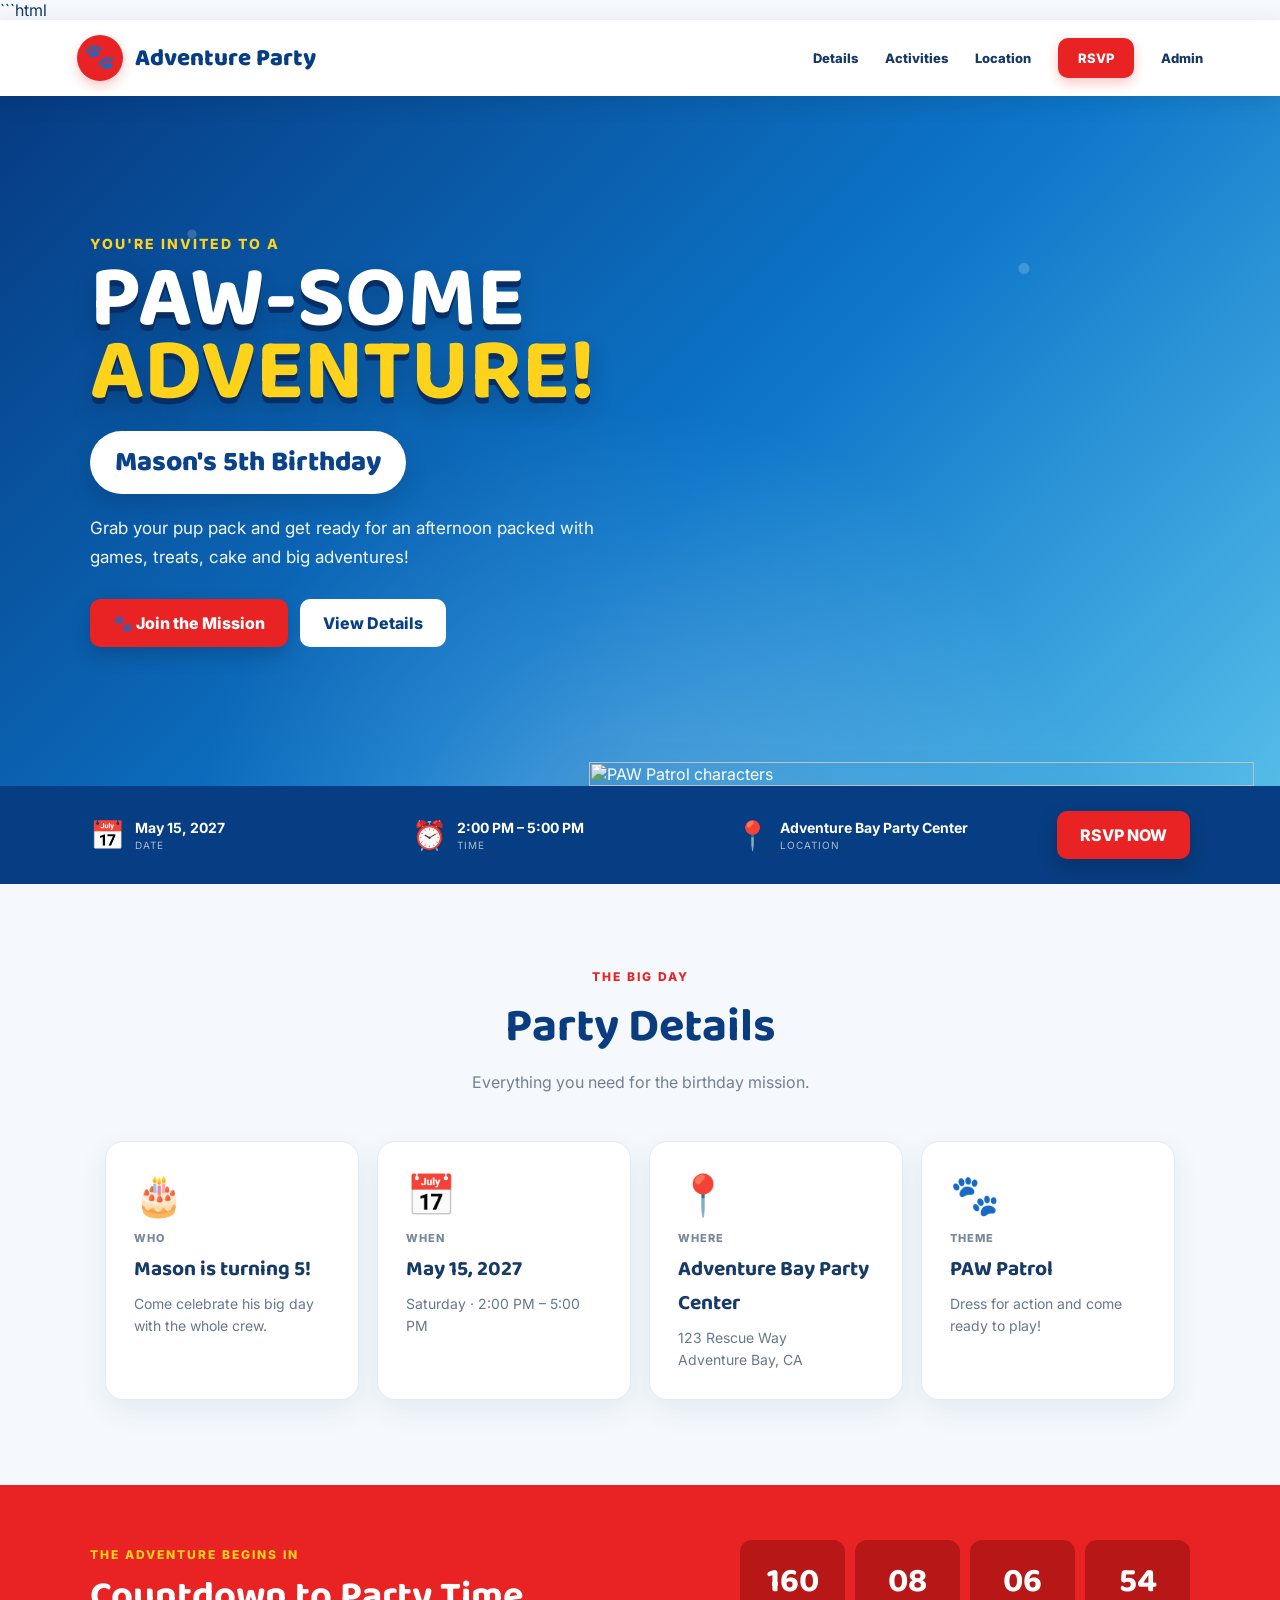
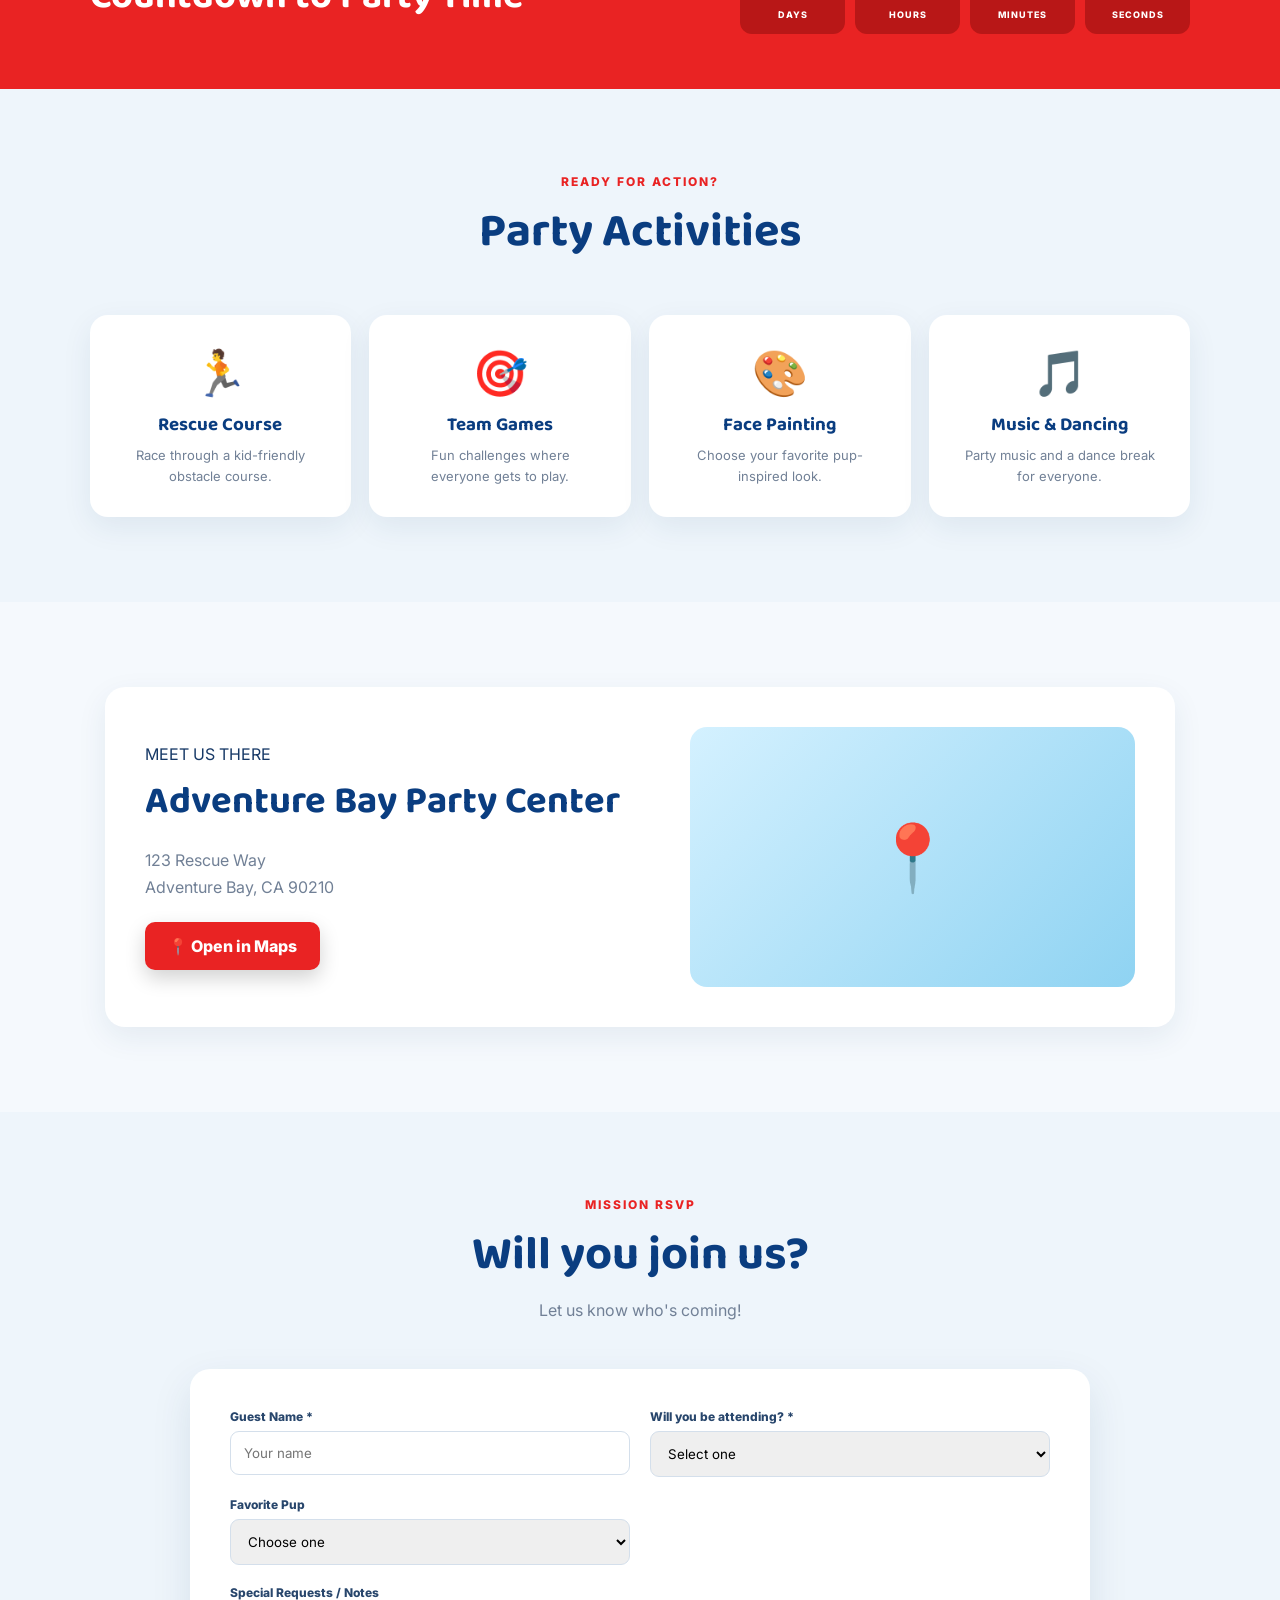
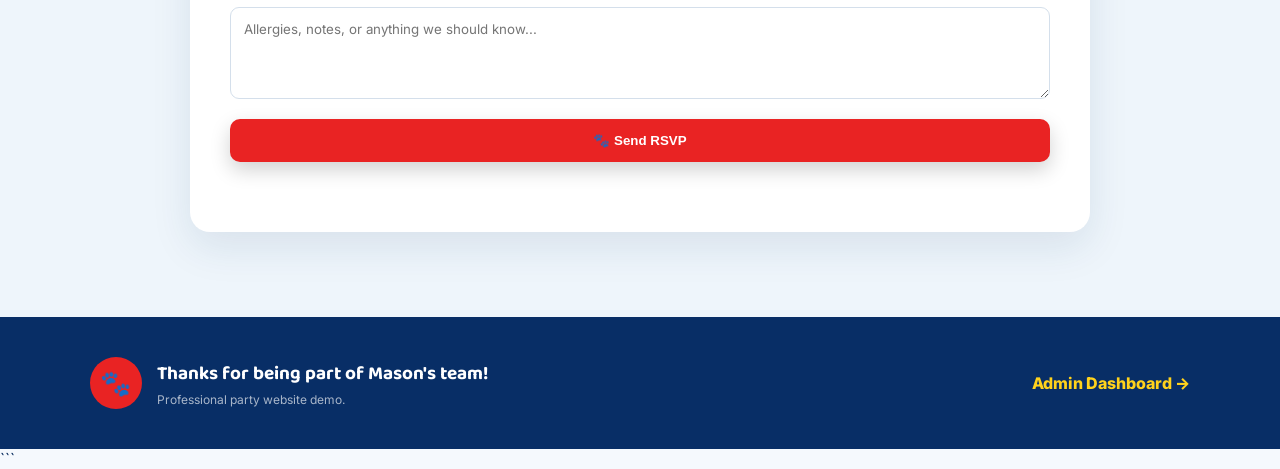
==== commit a8ba7450: "Update print statement from 'Hello' to 'Goodbye'" ====
--- a/index.html
+++ b/index.html
@@ -1,401 +1,2154 @@
+```html
 <!DOCTYPE html>
 <html lang="en">
 <head>
-  <meta charset="UTF-8">
-  <meta name="viewport" content="width=device-width, initial-scale=1.0">
-  <title>Mason's 5th Birthday | Adventure Party</title>
-
-  <link rel="preconnect" href="https://fonts.googleapis.com">
-  <link rel="preconnect" href="https://fonts.gstatic.com" crossorigin>
-  <link href="https://fonts.googleapis.com/css2?family=Baloo+2:wght@500;600;700;800&family=Inter:wght@400;500;600;700&display=swap" rel="stylesheet">
-
-  <link rel="stylesheet" href="style.css">
+<meta charset="UTF-8">
+<meta name="viewport" content="width=device-width, initial-scale=1.0">
+
+<title>Mason's PAW Patrol Birthday</title>
+
+<link rel="preconnect" href="https://fonts.googleapis.com">
+<link rel="preconnect" href="https://fonts.gstatic.com" crossorigin>
+
+<link href="https://fonts.googleapis.com/css2?family=Baloo+2:wght@500;600;700;800&family=Inter:wght@400;500;600;700;800&display=swap" rel="stylesheet">
+
+<style>
+
+* {
+    box-sizing: border-box;
+    margin: 0;
+    padding: 0;
+}
+
+html {
+    scroll-behavior: smooth;
+}
+
+body {
+    font-family: "Inter", sans-serif;
+    color: #163866;
+    background: #f5f9fd;
+}
+
+h1,
+h2,
+h3,
+.logo {
+    font-family: "Baloo 2", sans-serif;
+}
+
+a {
+    text-decoration: none;
+    color: inherit;
+}
+
+
+/* =========================
+   NAVIGATION
+========================= */
+
+.navbar {
+    position: sticky;
+    top: 0;
+    z-index: 1000;
+
+    height: 76px;
+
+    display: flex;
+    align-items: center;
+    justify-content: space-between;
+
+    padding: 0 6%;
+
+    background: white;
+
+    box-shadow:
+        0 5px 25px rgba(0,0,0,.10);
+}
+
+.logo {
+    display: flex;
+    align-items: center;
+    gap: 12px;
+
+    font-size: 24px;
+    font-weight: 800;
+
+    color: #073d82;
+}
+
+.logo-badge {
+    width: 46px;
+    height: 46px;
+
+    border-radius: 50%;
+
+    display: grid;
+    place-items: center;
+
+    background: #e92323;
+
+    font-size: 25px;
+
+    box-shadow:
+        0 5px 12px rgba(233,35,35,.25);
+}
+
+nav {
+    display: flex;
+    align-items: center;
+    gap: 27px;
+
+    font-size: 13px;
+    font-weight: 800;
+}
+
+nav a {
+    transition: .2s;
+}
+
+nav a:hover {
+    color: #e92323;
+}
+
+.nav-rsvp {
+    color: white !important;
+
+    padding: 12px 20px;
+
+    background: #e92323;
+
+    border-radius: 10px;
+
+    box-shadow:
+        0 5px 12px rgba(233,35,35,.25);
+}
+
+.menu-button {
+    display: none;
+
+    border: none;
+    background: transparent;
+
+    font-size: 28px;
+
+    cursor: pointer;
+}
+
+
+/* =========================
+   HERO
+========================= */
+
+.hero {
+
+    min-height: 690px;
+
+    position: relative;
+
+    overflow: hidden;
+
+    display: flex;
+    align-items: center;
+
+    padding: 70px 7%;
+
+    color: white;
+
+    background:
+
+        radial-gradient(
+            circle at 15% 20%,
+            rgba(255,255,255,.18) 0 4px,
+            transparent 5px
+        ),
+
+        radial-gradient(
+            circle at 80% 25%,
+            rgba(255,255,255,.18) 0 5px,
+            transparent 6px
+        ),
+
+        linear-gradient(
+            135deg,
+            #063b82,
+            #0d76c9 55%,
+            #55bce9
+        );
+}
+
+.hero::before {
+
+    content: "";
+
+    position: absolute;
+
+    inset: 0;
+
+    background:
+        radial-gradient(
+            circle at 50% 110%,
+            rgba(255,255,255,.20),
+            transparent 45%
+        );
+
+    pointer-events: none;
+}
+
+.hero-content {
+
+    position: relative;
+
+    z-index: 10;
+
+    max-width: 610px;
+}
+
+.eyebrow {
+
+    font-size: 14px;
+
+    font-weight: 800;
+
+    letter-spacing: 2px;
+
+    margin-bottom: 12px;
+
+    color: #ffd21c;
+}
+
+.hero h1 {
+
+    font-size: clamp(55px, 7vw, 88px);
+
+    line-height: .82;
+
+    margin-bottom: 22px;
+
+    text-shadow:
+        0 6px 0 #062e65,
+        0 12px 25px rgba(0,0,0,.20);
+}
+
+.hero h1 span {
+
+    display: block;
+
+    color: #ffd21c;
+}
+
+.birthday-name {
+
+    display: inline-block;
+
+    padding: 9px 25px;
+
+    border-radius: 50px;
+
+    background: white;
+
+    color: #0a4389;
+
+    font-family: "Baloo 2";
+
+    font-size: 28px;
+
+    font-weight: 800;
+
+    box-shadow:
+        0 10px 25px rgba(0,0,0,.12);
+}
+
+.hero-description {
+
+    max-width: 510px;
+
+    margin-top: 20px;
+
+    font-size: 17px;
+
+    line-height: 1.7;
+
+    color: rgba(255,255,255,.95);
+}
+
+.hero-buttons {
+
+    display: flex;
+
+    gap: 12px;
+
+    margin-top: 27px;
+}
+
+.button {
+
+    display: inline-flex;
+
+    align-items: center;
+
+    justify-content: center;
+
+    padding: 14px 23px;
+
+    border-radius: 10px;
+
+    border: none;
+
+    font-weight: 800;
+
+    cursor: pointer;
+
+    transition: .2s;
+}
+
+.button:hover {
+
+    transform: translateY(-3px);
+}
+
+.button-red {
+
+    background: #e92323;
+
+    color: white;
+
+    box-shadow:
+        0 8px 20px rgba(0,0,0,.18);
+}
+
+.button-white {
+
+    background: white;
+
+    color: #083f82;
+}
+
+
+/* =========================
+   REAL PAW PATROL IMAGE
+========================= */
+
+.hero-characters {
+
+    position: absolute;
+
+    z-index: 5;
+
+    right: 2%;
+
+    bottom: 0;
+
+    width: 52%;
+
+    max-width: 700px;
+
+    pointer-events: none;
+}
+
+.hero-characters img {
+
+    width: 100%;
+
+    height: auto;
+
+    display: block;
+
+    filter:
+        drop-shadow(
+            0 25px 25px rgba(0,0,0,.25)
+        );
+}
+
+
+/* =========================
+   INFO BAR
+========================= */
+
+.info-bar {
+
+    background: #073d82;
+
+    color: white;
+
+    padding: 25px 7%;
+
+    display: grid;
+
+    grid-template-columns:
+        repeat(3,1fr)
+        auto;
+
+    align-items: center;
+
+    gap: 25px;
+}
+
+.info-item {
+
+    display: grid;
+
+    grid-template-columns: 45px 1fr;
+
+    align-items: center;
+}
+
+.info-icon {
+
+    grid-row: 1 / 3;
+
+    font-size: 28px;
+}
+
+.info-item strong {
+
+    font-size: 14px;
+}
+
+.info-item small {
+
+    color: rgba(255,255,255,.65);
+
+    font-size: 10px;
+
+    letter-spacing: 1px;
+}
+
+
+/* =========================
+   SECTIONS
+========================= */
+
+.section {
+
+    max-width: 1250px;
+
+    margin: auto;
+
+    padding: 85px 7%;
+}
+
+.light-section {
+
+    max-width: none;
+
+    background: #eef5fb;
+}
+
+.section-title {
+
+    text-align: center;
+
+    margin-bottom: 45px;
+}
+
+.section-title small {
+
+    color: #e92323;
+
+    font-weight: 800;
+
+    letter-spacing: 2px;
+
+    font-size: 12px;
+}
+
+.section-title h2 {
+
+    color: #0a3d80;
+
+    font-size: 47px;
+
+    margin: 5px 0;
+}
+
+.section-title p {
+
+    color: #718096;
+
+    line-height: 1.6;
+}
+
+
+/* =========================
+   DETAILS
+========================= */
+
+.cards {
+
+    display: grid;
+
+    grid-template-columns:
+        repeat(4,1fr);
+
+    gap: 18px;
+}
+
+.card {
+
+    background: white;
+
+    border-radius: 18px;
+
+    padding: 28px;
+
+    border: 1px solid #e2eaf3;
+
+    box-shadow:
+        0 10px 30px rgba(20,60,100,.08);
+
+    transition: .2s;
+}
+
+.card:hover {
+
+    transform: translateY(-5px);
+
+    box-shadow:
+        0 15px 35px rgba(20,60,100,.12);
+}
+
+.card-icon {
+
+    font-size: 40px;
+
+    margin-bottom: 12px;
+}
+
+.card-label {
+
+    font-size: 11px;
+
+    color: #7a8798;
+
+    font-weight: 800;
+
+    letter-spacing: 1px;
+}
+
+.card h3 {
+
+    margin: 7px 0;
+
+    font-size: 21px;
+
+    color: #173b69;
+}
+
+.card p {
+
+    color: #68778c;
+
+    line-height: 1.6;
+
+    font-size: 14px;
+}
+
+
+/* =========================
+   COUNTDOWN
+========================= */
+
+.countdown {
+
+    padding: 55px 7%;
+
+    background: #e92323;
+
+    color: white;
+
+    display: flex;
+
+    justify-content: space-between;
+
+    align-items: center;
+
+    gap: 30px;
+}
+
+.countdown-text small {
+
+    color: #ffd21c;
+
+    font-size: 12px;
+
+    font-weight: 800;
+
+    letter-spacing: 2px;
+}
+
+.countdown-text h2 {
+
+    font-size: 38px;
+
+    margin-top: 4px;
+}
+
+.countdown-boxes {
+
+    display: flex;
+
+    gap: 10px;
+}
+
+.countdown-box {
+
+    width: 105px;
+
+    padding: 14px 8px;
+
+    text-align: center;
+
+    border-radius: 12px;
+
+    background: #b81717;
+}
+
+.countdown-box strong {
+
+    display: block;
+
+    font-family: "Baloo 2";
+
+    font-size: 34px;
+}
+
+.countdown-box span {
+
+    font-size: 9px;
+
+    font-weight: 800;
+
+    letter-spacing: 1px;
+}
+
+
+/* =========================
+   ACTIVITIES
+========================= */
+
+.activities {
+
+    display: grid;
+
+    grid-template-columns:
+        repeat(4,1fr);
+
+    gap: 18px;
+}
+
+.activity {
+
+    background: white;
+
+    border-radius: 18px;
+
+    padding: 30px;
+
+    text-align: center;
+
+    box-shadow:
+        0 10px 30px rgba(20,60,100,.08);
+}
+
+.activity-icon {
+
+    font-size: 45px;
+
+    margin-bottom: 10px;
+}
+
+.activity h3 {
+
+    color: #0a3d80;
+
+    margin-bottom: 5px;
+}
+
+.activity p {
+
+    color: #718096;
+
+    font-size: 13px;
+
+    line-height: 1.6;
+}
+
+
+/* =========================
+   LOCATION
+========================= */
+
+.location-card {
+
+    background: white;
+
+    border-radius: 20px;
+
+    padding: 40px;
+
+    display: grid;
+
+    grid-template-columns: 1fr 45%;
+
+    gap: 35px;
+
+    align-items: center;
+
+    box-shadow:
+        0 10px 30px rgba(20,60,100,.08);
+}
+
+.location-card h2 {
+
+    color: #0a3d80;
+
+    font-size: 38px;
+
+    margin: 7px 0 15px;
+}
+
+.location-card p {
+
+    color: #718096;
+
+    line-height: 1.7;
+
+    margin-bottom: 20px;
+}
+
+.map {
+
+    min-height: 260px;
+
+    border-radius: 17px;
+
+    display: grid;
+
+    place-items: center;
+
+    background:
+        linear-gradient(
+            135deg,
+            #d4f1ff,
+            #8fd3f2
+        );
+
+    font-size: 65px;
+}
+
+
+/* =========================
+   RSVP
+========================= */
+
+.rsvp-wrapper {
+
+    max-width: 900px;
+
+    margin: auto;
+
+    padding: 40px;
+
+    background: white;
+
+    border-radius: 20px;
+
+    box-shadow:
+        0 15px 40px rgba(20,60,100,.10);
+}
+
+.rsvp-form {
+
+    display: grid;
+
+    grid-template-columns:
+        1fr 1fr;
+
+    gap: 20px;
+}
+
+.form-group {
+
+    display: flex;
+
+    flex-direction: column;
+
+    gap: 7px;
+}
+
+.form-group label {
+
+    font-size: 12px;
+
+    font-weight: 800;
+
+    color: #28466c;
+}
+
+.form-group input,
+.form-group select,
+.form-group textarea {
+
+    width: 100%;
+
+    border: 1px solid #d4dfeb;
+
+    border-radius: 9px;
+
+    padding: 13px;
+
+    font-family: inherit;
+
+    outline: none;
+}
+
+.form-group input:focus,
+.form-group select:focus,
+.form-group textarea:focus {
+
+    border-color: #138bd0;
+}
+
+.full {
+
+    grid-column: 1 / -1;
+}
+
+.hidden {
+
+    display: none;
+}
+
+#rsvpMessage {
+
+    text-align: center;
+
+    font-weight: 800;
+
+    margin-top: 10px;
+}
+
+
+/* =========================
+   FOOTER
+========================= */
+
+footer {
+
+    padding: 40px 7%;
+
+    background: #082e66;
+
+    color: white;
+
+    display: flex;
+
+    align-items: center;
+
+    gap: 15px;
+}
+
+.footer-paw {
+
+    width: 52px;
+
+    height: 52px;
+
+    display: grid;
+
+    place-items: center;
+
+    background: #e92323;
+
+    border-radius: 50%;
+
+    font-size: 25px;
+}
+
+footer strong {
+
+    font-family: "Baloo 2";
+
+    font-size: 19px;
+}
+
+footer p {
+
+    margin-top: 3px;
+
+    color: rgba(255,255,255,.65);
+
+    font-size: 12px;
+}
+
+footer a {
+
+    margin-left: auto;
+
+    color: #ffd21c;
+
+    font-weight: 800;
+}
+
+
+/* =========================
+   MOBILE
+========================= */
+
+@media(max-width:1000px) {
+
+    nav {
+
+        display: none;
+
+        position: absolute;
+
+        top: 76px;
+
+        left: 0;
+
+        right: 0;
+
+        background: white;
+
+        flex-direction: column;
+
+        padding: 25px;
+    }
+
+    nav.open {
+
+        display: flex;
+    }
+
+    .menu-button {
+
+        display: block;
+    }
+
+    .hero {
+
+        min-height: 680px;
+    }
+
+    .hero-characters {
+
+        opacity: .4;
+
+        right: -10%;
+
+        width: 75%;
+    }
+
+    .cards,
+    .activities {
+
+        grid-template-columns:
+            repeat(2,1fr);
+    }
+
+    .info-bar {
+
+        grid-template-columns:
+            repeat(2,1fr);
+    }
+
+    .countdown {
+
+        flex-direction: column;
+
+        text-align: center;
+    }
+}
+
+
+@media(max-width:600px) {
+
+    .navbar {
+
+        padding: 0 18px;
+    }
+
+    .hero {
+
+        min-height: 690px;
+
+        padding: 50px 22px;
+
+        align-items: flex-start;
+    }
+
+    .hero h1 {
+
+        font-size: 52px;
+    }
+
+    .birthday-name {
+
+        font-size: 21px;
+    }
+
+    .hero-description {
+
+        font-size: 15px;
+    }
+
+    .hero-buttons {
+
+        flex-direction: column;
+    }
+
+    .hero-characters {
+
+        width: 105%;
+
+        right: -20%;
+
+        bottom: 0;
+
+        opacity: .38;
+    }
+
+    .info-bar {
+
+        grid-template-columns: 1fr;
+
+    }
+
+    .section {
+
+        padding: 65px 20px;
+    }
+
+    .section-title h2 {
+
+        font-size: 36px;
+    }
+
+    .cards,
+    .activities {
+
+        grid-template-columns: 1fr;
+    }
+
+    .countdown-boxes {
+
+        width: 100%;
+
+        justify-content: center;
+    }
+
+    .countdown-box {
+
+        width: 70px;
+    }
+
+    .countdown-box strong {
+
+        font-size: 27px;
+    }
+
+    .location-card {
+
+        grid-template-columns: 1fr;
+
+        padding: 25px;
+    }
+
+    .rsvp-wrapper {
+
+        padding: 22px;
+    }
+
+    .rsvp-form {
+
+        grid-template-columns: 1fr;
+    }
+
+    .full {
+
+        grid-column: auto;
+    }
+
+    footer {
+
+        flex-wrap: wrap;
+    }
+
+    footer a {
+
+        width: 100%;
+
+        margin-left: 0;
+
+        margin-top: 10px;
+    }
+}
+
+</style>
 </head>
 
+
 <body>
 
+
+<!-- =========================
+     NAVIGATION
+========================= -->
+
 <header class="navbar">
-  <a href="#home" class="logo">
-    <span>🐾</span>
-    Adventure Party
-  </a>
-
-  <button class="menu-button" onclick="toggleMenu()">☰</button>
-
-  <nav id="navMenu">
-    <a href="#details">Details</a>
-    <a href="#schedule">Schedule</a>
-    <a href="#activities">Activities</a>
-    <a href="#gallery">Gallery</a>
-    <a href="#location">Location</a>
-    <a href="#rsvp" class="nav-rsvp">RSVP</a>
-    <a href="admin.html">Admin</a>
-  </nav>
+
+    <a href="#home" class="logo">
+
+        <span class="logo-badge">🐾</span>
+
+        Adventure Party
+
+    </a>
+
+
+    <button
+        class="menu-button"
+        onclick="toggleMenu()">
+
+        ☰
+
+    </button>
+
+
+    <nav id="navMenu">
+
+        <a href="#details">Details</a>
+
+        <a href="#activities">Activities</a>
+
+        <a href="#location">Location</a>
+
+        <a href="#rsvp" class="nav-rsvp">
+            RSVP
+        </a>
+
+        <a href="admin.html">
+            Admin
+        </a>
+
+    </nav>
+
 </header>
 
 
+
+<!-- =========================
+     HERO
+========================= -->
+
 <section id="home" class="hero">
 
-  <div class="hero-content">
-
-    <p class="eyebrow">YOU'RE INVITED TO A</p>
-
-    <h1>
-      PAW-SOME
-      <span>ADVENTURE!</span>
-    </h1>
-
-    <div class="birthday-name">
-      Mason's 5th Birthday
+
+    <div class="hero-content">
+
+        <div class="eyebrow">
+            YOU'RE INVITED TO A
+        </div>
+
+
+        <h1>
+
+            PAW-SOME
+
+            <span>
+                ADVENTURE!
+            </span>
+
+        </h1>
+
+
+        <div class="birthday-name">
+            Mason's 5th Birthday
+        </div>
+
+
+        <p class="hero-description">
+
+            Grab your pup pack and get ready
+            for an afternoon packed with games,
+            treats, cake and big adventures!
+
+        </p>
+
+
+        <div class="hero-buttons">
+
+            <a
+                href="#rsvp"
+                class="button button-red">
+
+                🐾 Join the Mission
+
+            </a>
+
+
+            <a
+                href="#details"
+                class="button button-white">
+
+                View Details
+
+            </a>
+
+        </div>
+
     </div>
 
-    <p class="hero-text">
-      Grab your pup pack and get ready for an afternoon
-      packed with games, treats, cake and big adventures.
-    </p>
-
-    <div class="hero-buttons">
-      <a href="#rsvp" class="button red">
-        🐾 Join the Mission
-      </a>
-
-      <a href="#details" class="button white">
-        View Details
-      </a>
+
+
+    <!--
+        IMPORTANT:
+
+        Download an official PAW Patrol group
+        image from Paramount/Nickelodeon's
+        official photo gallery and name it:
+
+        paw-patrol-group.jpg
+
+        Then put it in:
+
+        images/paw-patrol-group.jpg
+    -->
+
+    <div class="hero-characters">
+
+        <img
+            src="images/paw-patrol-group.jpg"
+            alt="PAW Patrol characters">
+
     </div>
 
-  </div>
-
-  <div class="dogs">
-    <div>🐶</div>
-    <div>🐕</div>
-    <div>🐕‍🦺</div>
-    <div>🦮</div>
-  </div>
-
 </section>
 
 
-<section class="quick-info">
-
-  <div>
-    <span>📅</span>
-    <strong>May 15, 2027</strong>
-    <small>DATE</small>
-  </div>
-
-  <div>
-    <span>⏰</span>
-    <strong>2:00 PM – 5:00 PM</strong>
-    <small>TIME</small>
-  </div>
-
-  <div>
-    <span>📍</span>
-    <strong>Adventure Bay Party Center</strong>
-    <small>LOCATION</small>
-  </div>
-
-  <a href="#rsvp" class="button red">RSVP NOW</a>
+
+<!-- =========================
+     INFO BAR
+========================= -->
+
+<section class="info-bar">
+
+    <div class="info-item">
+
+        <span class="info-icon">
+            📅
+        </span>
+
+        <strong>
+            May 15, 2027
+        </strong>
+
+        <small>
+            DATE
+        </small>
+
+    </div>
+
+
+    <div class="info-item">
+
+        <span class="info-icon">
+            ⏰
+        </span>
+
+        <strong>
+            2:00 PM – 5:00 PM
+        </strong>
+
+        <small>
+            TIME
+        </small>
+
+    </div>
+
+
+    <div class="info-item">
+
+        <span class="info-icon">
+            📍
+        </span>
+
+        <strong>
+            Adventure Bay Party Center
+        </strong>
+
+        <small>
+            LOCATION
+        </small>
+
+    </div>
+
+
+    <a
+        href="#rsvp"
+        class="button button-red">
+
+        RSVP NOW
+
+    </a>
 
 </section>
 
 
-<section id="details" class="section">
-
-  <div class="section-title">
-    <p>THE BIG DAY</p>
-    <h2>Party Details</h2>
-    <span>Everything you need for the birthday mission.</span>
-  </div>
-
-  <div class="cards">
-
-    <div class="card">
-      <div class="card-icon">🎂</div>
-      <small>WHO</small>
-      <h3>Mason is turning 5!</h3>
-      <p>Come celebrate his big day with the whole crew.</p>
+
+<!-- =========================
+     PARTY DETAILS
+========================= -->
+
+<section
+    id="details"
+    class="section">
+
+
+    <div class="section-title">
+
+        <small>
+            THE BIG DAY
+        </small>
+
+        <h2>
+            Party Details
+        </h2>
+
+        <p>
+            Everything you need for the birthday mission.
+        </p>
+
     </div>
 
-    <div class="card">
-      <div class="card-icon">📅</div>
-      <small>WHEN</small>
-      <h3>May 15, 2027</h3>
-      <p>Saturday · 2:00 PM – 5:00 PM</p>
+
+    <div class="cards">
+
+
+        <div class="card">
+
+            <div class="card-icon">
+                🎂
+            </div>
+
+            <div class="card-label">
+                WHO
+            </div>
+
+            <h3>
+                Mason is turning 5!
+            </h3>
+
+            <p>
+                Come celebrate his big day
+                with the whole crew.
+            </p>
+
+        </div>
+
+
+        <div class="card">
+
+            <div class="card-icon">
+                📅
+            </div>
+
+            <div class="card-label">
+                WHEN
+            </div>
+
+            <h3>
+                May 15, 2027
+            </h3>
+
+            <p>
+                Saturday · 2:00 PM – 5:00 PM
+            </p>
+
+        </div>
+
+
+        <div class="card">
+
+            <div class="card-icon">
+                📍
+            </div>
+
+            <div class="card-label">
+                WHERE
+            </div>
+
+            <h3>
+                Adventure Bay Party Center
+            </h3>
+
+            <p>
+                123 Rescue Way<br>
+                Adventure Bay, CA
+            </p>
+
+        </div>
+
+
+        <div class="card">
+
+            <div class="card-icon">
+                🐾
+            </div>
+
+            <div class="card-label">
+                THEME
+            </div>
+
+            <h3>
+                PAW Patrol
+            </h3>
+
+            <p>
+                Dress for action and
+                come ready to play!
+            </p>
+
+        </div>
+
     </div>
 
-    <div class="card">
-      <div class="card-icon">📍</div>
-      <small>WHERE</small>
-      <h3>Adventure Bay Party Center</h3>
-      <p>123 Rescue Way<br>Adventure Bay, CA</p>
+</section>
+
+
+
+<!-- =========================
+     COUNTDOWN
+========================= -->
+
+<section class="countdown">
+
+    <div class="countdown-text">
+
+        <small>
+            THE ADVENTURE BEGINS IN
+        </small>
+
+        <h2>
+            Countdown to Party Time
+        </h2>
+
     </div>
 
-    <div class="card">
-      <div class="card-icon">🐾</div>
-      <small>THEME</small>
-      <h3>Pup Adventure</h3>
-      <p>Dress for action and come ready to play!</p>
+
+    <div class="countdown-boxes">
+
+        <div class="countdown-box">
+
+            <strong id="days">
+                00
+            </strong>
+
+            <span>
+                DAYS
+            </span>
+
+        </div>
+
+
+        <div class="countdown-box">
+
+            <strong id="hours">
+                00
+            </strong>
+
+            <span>
+                HOURS
+            </span>
+
+        </div>
+
+
+        <div class="countdown-box">
+
+            <strong id="minutes">
+                00
+            </strong>
+
+            <span>
+                MINUTES
+            </span>
+
+        </div>
+
+
+        <div class="countdown-box">
+
+            <strong id="seconds">
+                00
+            </strong>
+
+            <span>
+                SECONDS
+            </span>
+
+        </div>
+
     </div>
 
-  </div>
-
 </section>
 
 
-<section class="countdown">
-
-  <div>
-    <p>THE ADVENTURE BEGINS IN</p>
-    <h2>Countdown to Party Time</h2>
-  </div>
-
-  <div class="countdown-boxes">
+
+<!-- =========================
+     ACTIVITIES
+========================= -->
+
+<section
+    id="activities"
+    class="section light-section">
+
+
+    <div class="section-title">
+
+        <small>
+            READY FOR ACTION?
+        </small>
+
+        <h2>
+            Party Activities
+        </h2>
+
+    </div>
+
+
+    <div class="activities">
+
+
+        <div class="activity">
+
+            <div class="activity-icon">
+                🏃
+            </div>
+
+            <h3>
+                Rescue Course
+            </h3>
+
+            <p>
+                Race through a kid-friendly
+                obstacle course.
+            </p>
+
+        </div>
+
+
+        <div class="activity">
+
+            <div class="activity-icon">
+                🎯
+            </div>
+
+            <h3>
+                Team Games
+            </h3>
+
+            <p>
+                Fun challenges where
+                everyone gets to play.
+            </p>
+
+        </div>
+
+
+        <div class="activity">
+
+            <div class="activity-icon">
+                🎨
+            </div>
+
+            <h3>
+                Face Painting
+            </h3>
+
+            <p>
+                Choose your favorite
+                pup-inspired look.
+            </p>
+
+        </div>
+
+
+        <div class="activity">
+
+            <div class="activity-icon">
+                🎵
+            </div>
+
+            <h3>
+                Music & Dancing
+            </h3>
+
+            <p>
+                Party music and a
+                dance break for everyone.
+            </p>
+
+        </div>
+
+    </div>
+
+</section>
+
+
+
+<!-- =========================
+     LOCATION
+========================= -->
+
+<section
+    id="location"
+    class="section">
+
+
+    <div class="location-card">
+
+
+        <div>
+
+            <div class="section-label">
+                MEET US THERE
+            </div>
+
+            <h2>
+                Adventure Bay Party Center
+            </h2>
+
+            <p>
+
+                123 Rescue Way<br>
+
+                Adventure Bay, CA 90210
+
+            </p>
+
+
+            <a
+                href="https://www.google.com/maps"
+                target="_blank"
+                class="button button-red">
+
+                📍 Open in Maps
+
+            </a>
+
+        </div>
+
+
+        <div class="map">
+
+            📍
+
+        </div>
+
+    </div>
+
+</section>
+
+
+
+<!-- =========================
+     RSVP
+========================= -->
+
+<section
+    id="rsvp"
+    class="section light-section">
+
+
+    <div class="section-title">
+
+        <small>
+            MISSION RSVP
+        </small>
+
+        <h2>
+            Will you join us?
+        </h2>
+
+        <p>
+            Let us know who's coming!
+        </p>
+
+    </div>
+
+
+    <div class="rsvp-wrapper">
+
+
+        <form
+            id="rsvpForm"
+            class="rsvp-form">
+
+
+            <div class="form-group">
+
+                <label>
+                    Guest Name *
+                </label>
+
+                <input
+                    id="guestName"
+                    required
+                    placeholder="Your name">
+
+            </div>
+
+
+            <div class="form-group">
+
+                <label>
+                    Will you be attending? *
+                </label>
+
+                <select
+                    id="attendance"
+                    required>
+
+                    <option value="">
+                        Select one
+                    </option>
+
+                    <option value="yes">
+                        Yes, I'll be there!
+                    </option>
+
+                    <option value="no">
+                        Sorry, I can't make it.
+                    </option>
+
+                    <option value="maybe">
+                        Maybe
+                    </option>
+
+                </select>
+
+            </div>
+
+
+            <div
+                id="guestCountContainer"
+                class="form-group hidden">
+
+                <label>
+                    Number of Guests *
+                </label>
+
+                <input
+                    id="guestCount"
+                    type="number"
+                    min="1"
+                    max="20"
+                    value="1">
+
+            </div>
+
+
+            <div class="form-group">
+
+                <label>
+                    Favorite Pup
+                </label>
+
+                <select id="favoritePup">
+
+                    <option value="">
+                        Choose one
+                    </option>
+
+                    <option>
+                        Chase
+                    </option>
+
+                    <option>
+                        Marshall
+                    </option>
+
+                    <option>
+                        Skye
+                    </option>
+
+                    <option>
+                        Rubble
+                    </option>
+
+                    <option>
+                        Rocky
+                    </option>
+
+                    <option>
+                        Zuma
+                    </option>
+
+                    <option>
+                        Everest
+                    </option>
+
+                </select>
+
+            </div>
+
+
+            <div class="form-group full">
+
+                <label>
+                    Special Requests / Notes
+                </label>
+
+                <textarea
+                    id="notes"
+                    rows="4"
+                    placeholder="Allergies, notes, or anything we should know..."></textarea>
+
+            </div>
+
+
+            <button
+                type="submit"
+                class="button button-red full">
+
+                🐾 Send RSVP
+
+            </button>
+
+
+            <p
+                id="rsvpMessage"
+                class="full">
+            </p>
+
+
+        </form>
+
+    </div>
+
+</section>
+
+
+
+<!-- =========================
+     FOOTER
+========================= -->
+
+<footer>
+
+    <div class="footer-paw">
+        🐾
+    </div>
 
     <div>
-      <strong id="days">00</strong>
-      <span>DAYS</span>
+
+        <strong>
+            Thanks for being part of Mason's team!
+        </strong>
+
+        <p>
+            Professional party website demo.
+        </p>
+
     </div>
 
-    <div>
-      <strong id="hours">00</strong>
-      <span>HOURS</span>
-    </div>
-
-    <div>
-      <strong id="minutes">00</strong>
-      <span>MINUTES</span>
-    </div>
-
-    <div>
-      <strong id="seconds">00</strong>
-      <span>SECONDS</span>
-    </div>
-
-  </div>
-
-</section>
-
-
-<section id="schedule" class="section light">
-
-  <div class="section-title">
-    <p>MISSION CONTROL</p>
-    <h2>Party Schedule</h2>
-  </div>
-
-  <div class="timeline">
-
-    <div>
-      <time>2:00 PM</time>
-      <article>
-        <h3>🐾 Pups Arrive</h3>
-        <p>Check in, grab your badge and get settled.</p>
-      </article>
-    </div>
-
-    <div>
-      <time>2:30 PM</time>
-      <article>
-        <h3>⭐ Games & Activities</h3>
-        <p>Team challenges, music and an obstacle course.</p>
-      </article>
-    </div>
-
-    <div>
-      <time>3:15 PM</time>
-      <article>
-        <h3>🍕 Snacks & Drinks</h3>
-        <p>Refuel before the next mission.</p>
-      </article>
-    </div>
-
-    <div>
-      <time>4:00 PM</time>
-      <article>
-        <h3>🎂 Cake & Presents</h3>
-        <p>The birthday celebration begins!</p>
-      </article>
-    </div>
-
-    <div>
-      <time>4:45 PM</time>
-      <article>
-        <h3>🎉 Final Mission</h3>
-        <p>One last round of games before pickup.</p>
-      </article>
-    </div>
-
-  </div>
-
-</section>
-
-
-<section id="activities" class="section">
-
-  <div class="section-title">
-    <p>READY FOR ACTION?</p>
-    <h2>Activities</h2>
-  </div>
-
-  <div class="activity-grid">
-
-    <div>
-      <span>🏃</span>
-      <h3>Rescue Course</h3>
-      <p>Race through a kid-friendly obstacle course.</p>
-    </div>
-
-    <div>
-      <span>🎯</span>
-      <h3>Team Games</h3>
-      <p>Fun challenges where everyone gets to play.</p>
-    </div>
-
-    <div>
-      <span>🎨</span>
-      <h3>Face Painting</h3>
-      <p>Choose your favorite pup-inspired look.</p>
-    </div>
-
-    <div>
-      <span>🎵</span>
-      <h3>Music & Dancing</h3>
-      <p>Party music and a dance break for everyone.</p>
-    </div>
-
-  </div>
-
-</section>
-
-
-<section id="gallery" class="section light">
-
-  <div class="section-title">
-    <p>MEMORIES</p>
-    <h2>Party Gallery</h2>
-  </div>
-
-  <div class="gallery">
-
-    <div>🎈<span>Decorations</span></div>
-    <div>🎂<span>Birthday Cake</span></div>
-    <div>🎉<span>Party Fun</span></div>
-    <div>📸<span>Best Memories</span></div>
-
-  </div>
-
-</section>
-
-
-<section id="location" class="section">
-
-  <div class="location">
-
-    <div>
-      <p class="section-label">MEET US THERE</p>
-
-      <h2>Adventure Bay Party Center</h2>
-
-      <p>
-        123 Rescue Way<br>
-        Adventure Bay, CA 90210
-      </p>
-
-      <a
-        href="https://www.google.com/maps"
-        target="_blank"
-        class="button blue">
-        📍 Open in Maps
-      </a>
-    </div>
-
-    <div class="map">
-      📍
-      <small>Party Venue</small>
-    </div>
-
-  </div>
-
-</section>
-
-
-<section id="rsvp" class="section light">
-
-  <div class="section-title">
-    <p>MISSION RSVP</p>
-    <h2>Will you join us?</h2>
-    <span>Let us know who's coming.</span>
-  </div>
-
-  <form id="rsvpForm" class="rsvp-form">
-
-    <label>
-      Guest Name *
-      <input id="guestName" required placeholder="Your name">
-    </label>
-
-    <label>
-      Will you be attending? *
-      <select id="attendance" required>
-        <option value="">Select one</option>
-        <option value="yes">Yes, I'll be there!</option>
-        <option value="no">Sorry, I can't make it.</option>
-        <option value="maybe">Maybe</option>
-      </select>
-    </label>
-
-    <label id="guestCountContainer" class="hidden">
-      Number of Guests *
-      <input id="guestCount" type="number" min="1" max="20" value="1">
-    </label>
-
-    <label>
-      Favorite Pup
-      <select id="favoritePup">
-        <option value="">Choose one</option>
-        <option>Chase</option>
-        <option>Marshall</option>
-        <option>Skye</option>
-        <option>Rubble</option>
-        <option>Rocky</option>
-        <option>Zuma</option>
-      </select>
-    </label>
-
-    <label class="full">
-      Special Requests / Notes
-      <textarea id="notes" rows="4"
-        placeholder="Allergies, notes, or anything we should know..."></textarea>
-    </label>
-
-    <button type="submit" class="button red full">
-      🐾 Send RSVP
-    </button>
-
-    <p id="rsvpMessage"></p>
-
-  </form>
-
-</section>
-
-
-<footer>
-
-  <div class="footer-paw">🐾</div>
-
-  <div>
-    <strong>Thanks for being part of Mason's team!</strong>
-    <p>Professional party website demo.</p>
-  </div>
-
-  <a href="admin.html">Admin Dashboard →</a>
+
+    <a href="admin.html">
+        Admin Dashboard →
+    </a>
 
 </footer>
 
 
-<script src="script.js"></script>
+
+<script>
+
+/* =========================
+   MOBILE MENU
+========================= */
+
+function toggleMenu() {
+
+    const menu =
+        document.getElementById("navMenu");
+
+    menu.classList.toggle("open");
+
+}
+
+
+/* =========================
+   COUNTDOWN
+========================= */
+
+const partyDate =
+    new Date(
+        "May 15, 2027 14:00:00"
+    ).getTime();
+
+
+function updateCountdown() {
+
+    const now =
+        new Date().getTime();
+
+    const difference =
+        Math.max(
+            0,
+            partyDate - now
+        );
+
+
+    const days =
+        Math.floor(
+            difference /
+            (1000 * 60 * 60 * 24)
+        );
+
+
+    const hours =
+        Math.floor(
+            difference /
+            (1000 * 60 * 60)
+            % 24
+        );
+
+
+    const minutes =
+        Math.floor(
+            difference /
+            (1000 * 60)
+            % 60
+        );
+
+
+    const seconds =
+        Math.floor(
+            difference /
+            1000
+            % 60
+        );
+
+
+    document.getElementById("days")
+        .textContent =
+        String(days).padStart(2,"0");
+
+
+    document.getElementById("hours")
+        .textContent =
+        String(hours).padStart(2,"0");
+
+
+    document.getElementById("minutes")
+        .textContent =
+        String(minutes).padStart(2,"0");
+
+
+    document.getElementById("seconds")
+        .textContent =
+        String(seconds).padStart(2,"0");
+
+}
+
+
+updateCountdown();
+
+setInterval(
+    updateCountdown,
+    1000
+);
+
+
+/* =========================
+   RSVP STORAGE
+========================= */
+
+const RSVP_KEY =
+    "party_demo_rsvps";
+
+
+function getRsvps() {
+
+    try {
+
+        return JSON.parse(
+            localStorage.getItem(RSVP_KEY)
+        ) || [];
+
+    } catch {
+
+        return [];
+
+    }
+
+}
+
+
+function saveRsvps(data) {
+
+    localStorage.setItem(
+        RSVP_KEY,
+        JSON.stringify(data)
+    );
+
+}
+
+
+/* =========================
+   RSVP FORM
+========================= */
+
+const attendance =
+    document.getElementById(
+        "attendance"
+    );
+
+const guestContainer =
+    document.getElementById(
+        "guestCountContainer"
+    );
+
+const guestCount =
+    document.getElementById(
+        "guestCount"
+    );
+
+
+attendance.addEventListener(
+    "change",
+    function() {
+
+        if (
+            attendance.value === "yes"
+        ) {
+
+            guestContainer.classList
+                .remove("hidden");
+
+            guestCount.required = true;
+
+        } else {
+
+            guestContainer.classList
+                .add("hidden");
+
+            guestCount.required = false;
+
+        }
+
+    }
+);
+
+
+document
+    .getElementById("rsvpForm")
+    .addEventListener(
+        "submit",
+        function(event) {
+
+            event.preventDefault();
+
+
+            const name =
+                document
+                    .getElementById(
+                        "guestName"
+                    )
+                    .value
+                    .trim();
+
+
+            const record = {
+
+                id: Date.now(),
+
+                name: name,
+
+                attendance:
+                    attendance.value,
+
+                guests:
+                    attendance.value === "yes"
+                        ? Number(
+                            guestCount.value || 1
+                          )
+                        : 0,
+
+                pup:
+                    document
+                        .getElementById(
+                            "favoritePup"
+                        )
+                        .value,
+
+                notes:
+                    document
+                        .getElementById(
+                            "notes"
+                        )
+                        .value
+                        .trim(),
+
+                submitted:
+                    new Date().toISOString()
+
+            };
+
+
+            let rsvps =
+                getRsvps();
+
+
+            /* Replace duplicate name */
+
+            rsvps =
+                rsvps.filter(
+                    rsvp =>
+                        rsvp.name.toLowerCase()
+                        !==
+                        name.toLowerCase()
+                );
+
+
+            rsvps.push(record);
+
+            saveRsvps(rsvps);
+
+
+            document
+                .getElementById("rsvpForm")
+                .reset();
+
+
+            guestContainer.classList
+                .add("hidden");
+
+
+            guestCount.required =
+                false;
+
+
+            const message =
+                document.getElementById(
+                    "rsvpMessage"
+                );
+
+
+            message.textContent =
+                "✓ RSVP received! Thanks for joining the mission!";
+
+            message.style.color =
+                "#168246";
+
+        }
+    );
+
+</script>
 
 </body>
 </html>
+```
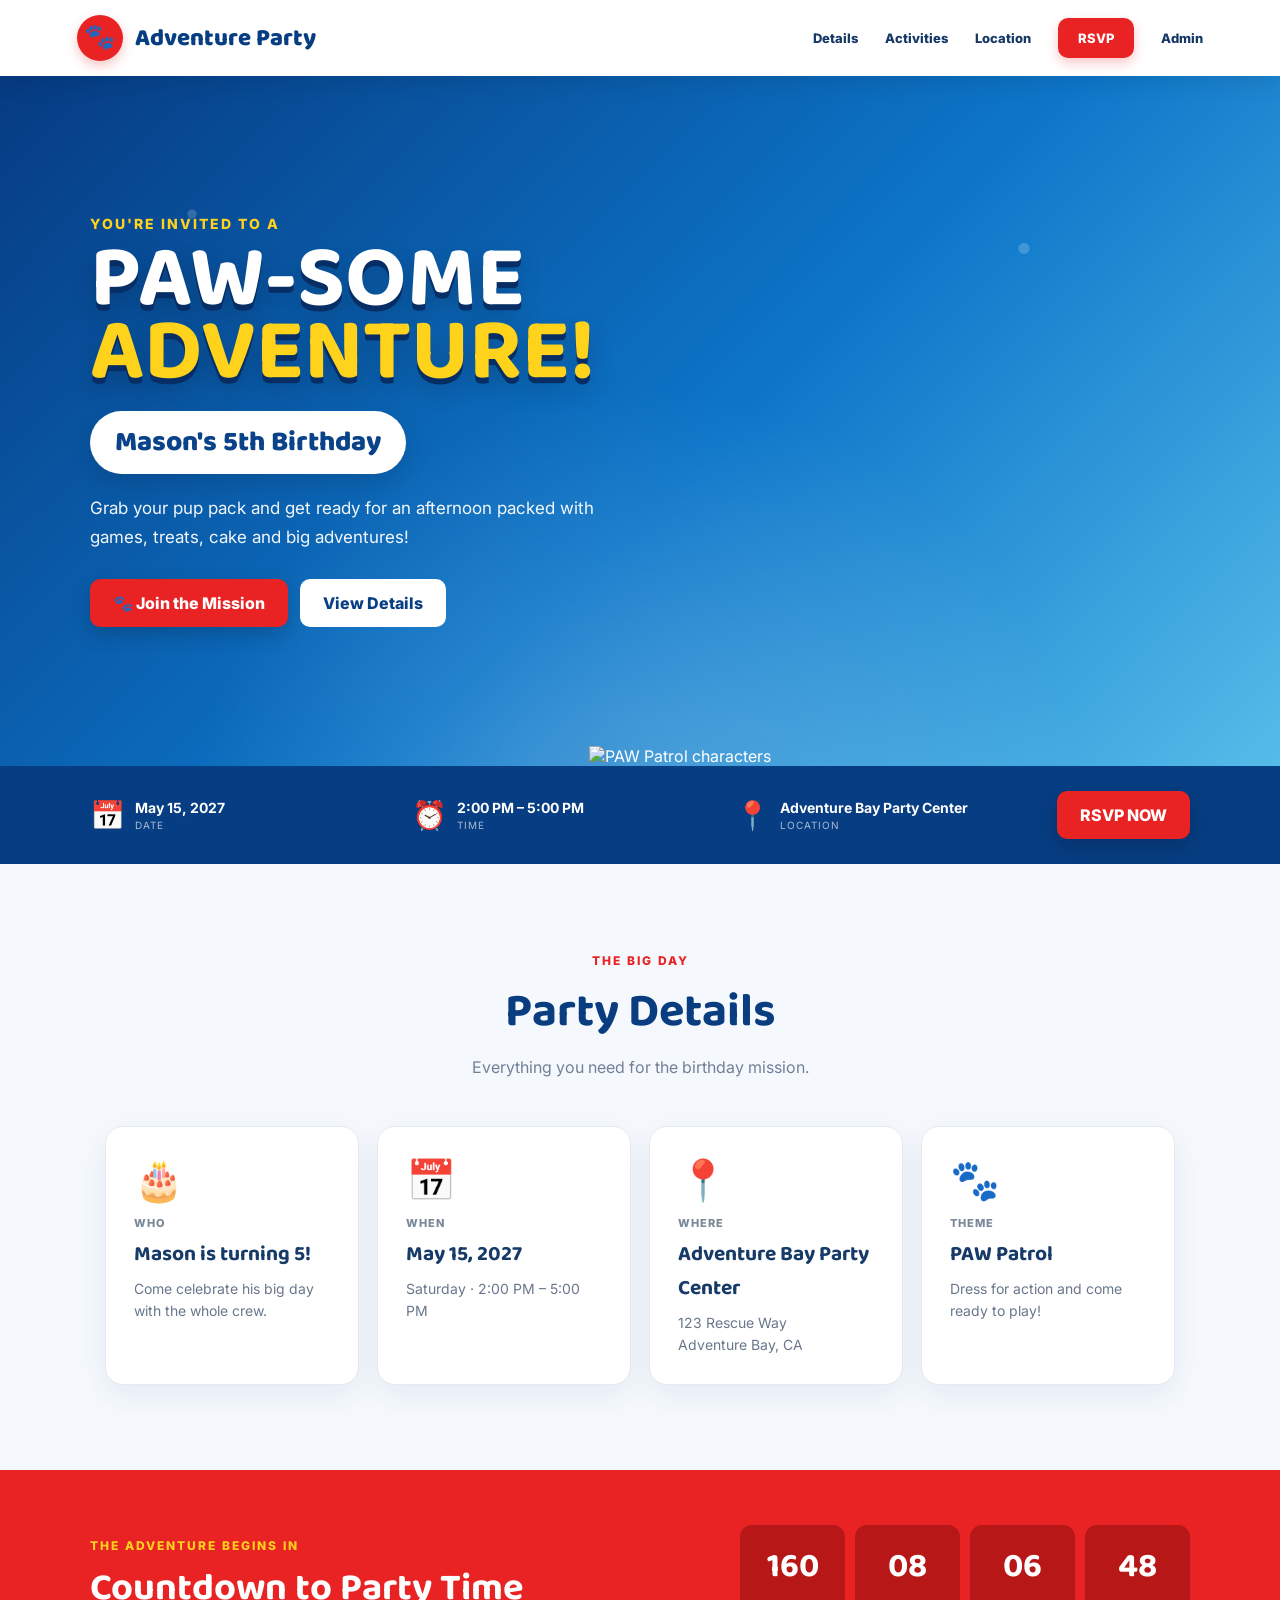
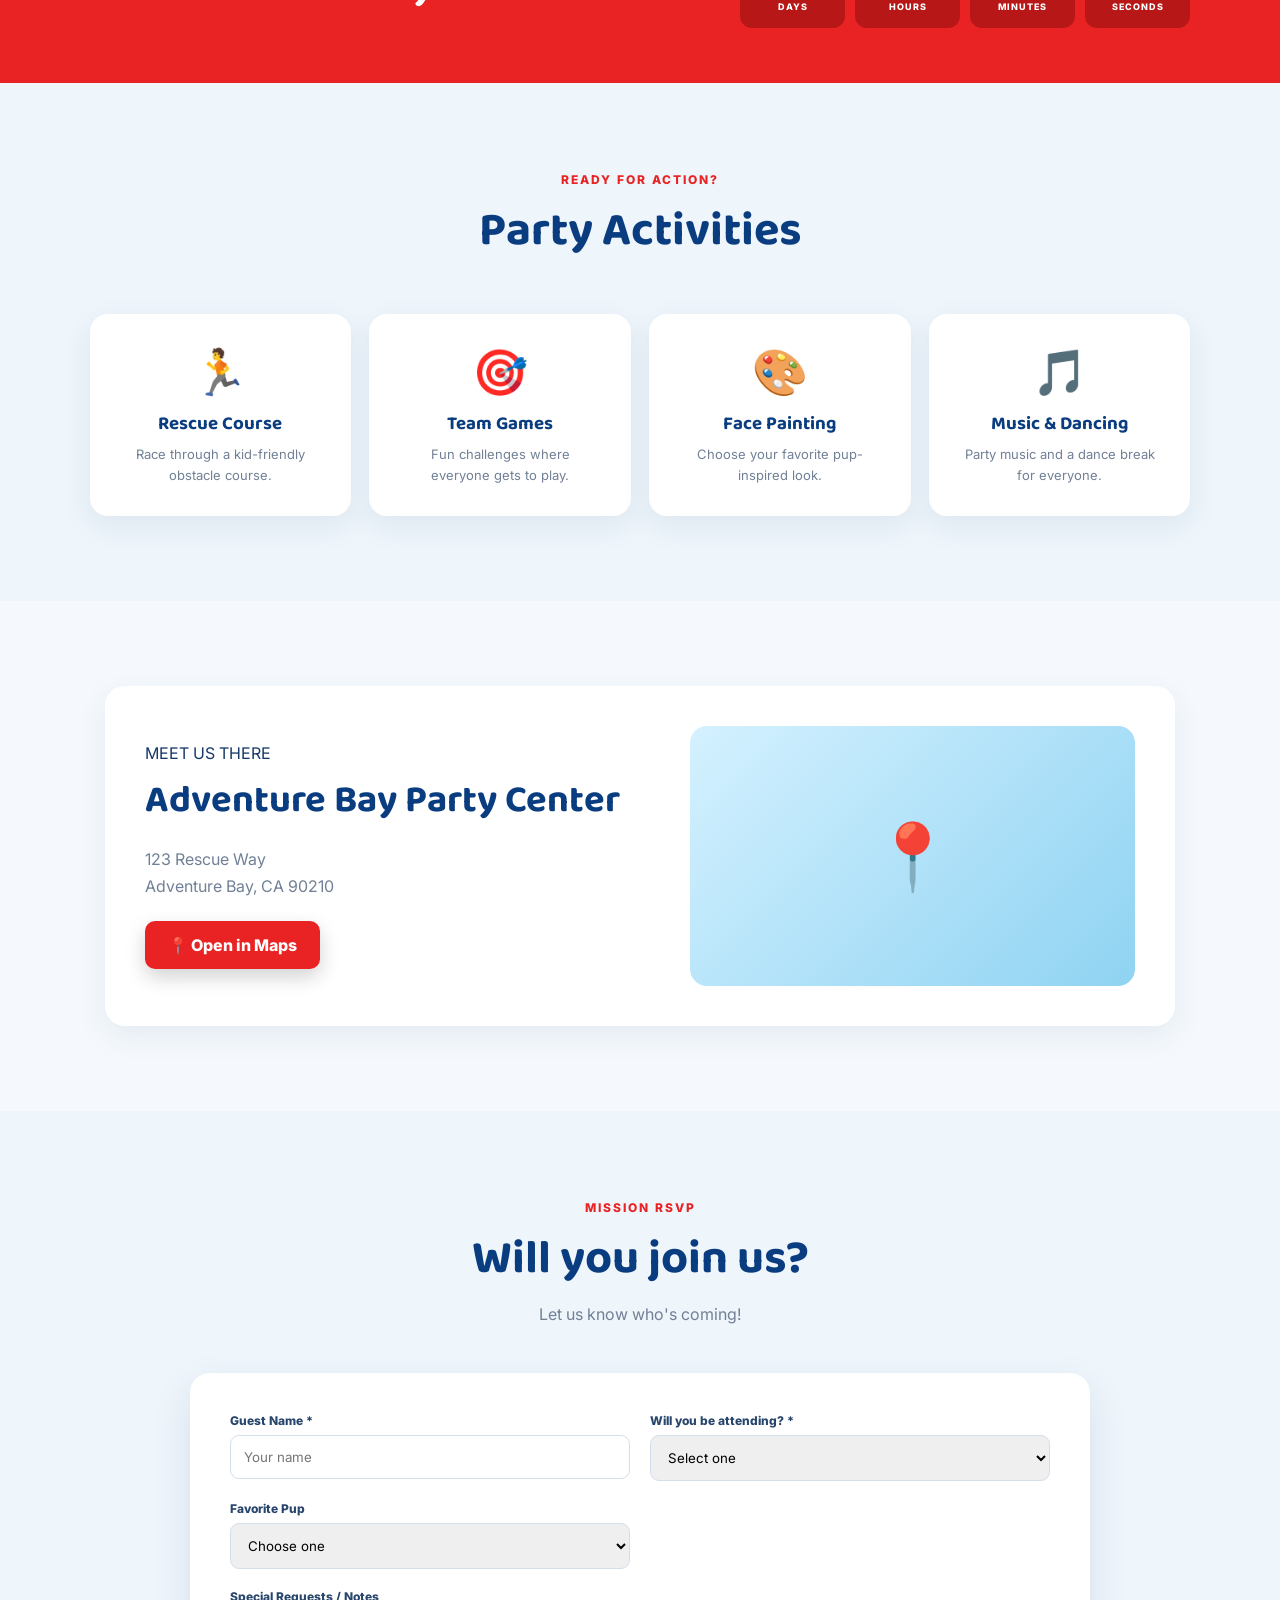
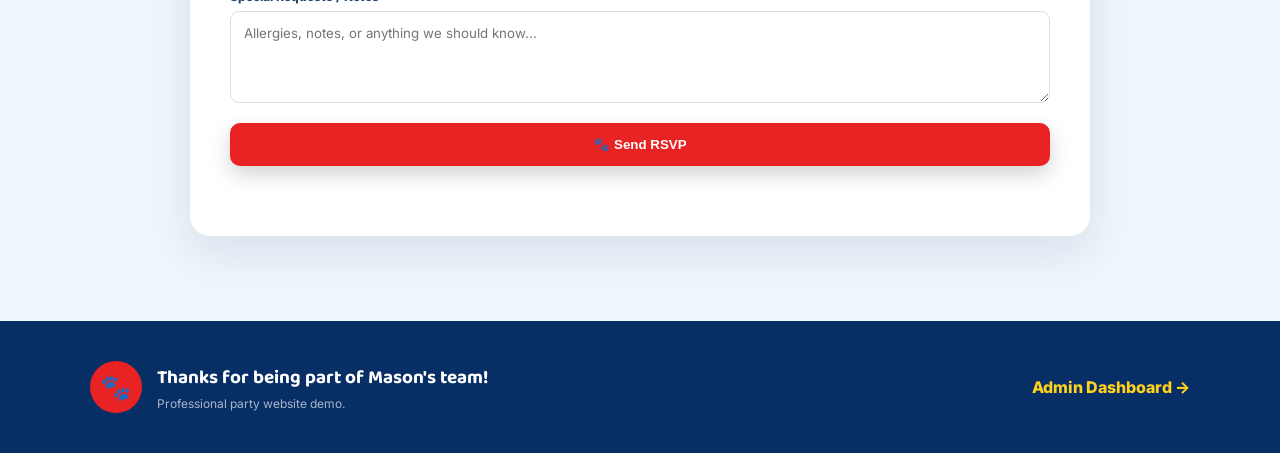
==== commit ee5334fa: "Remove code block formatting from index.html" ====
--- a/index.html
+++ b/index.html
@@ -1,4 +1,3 @@
-```html
 <!DOCTYPE html>
 <html lang="en">
 <head>
@@ -2151,4 +2150,3 @@
 
 </body>
 </html>
-```
